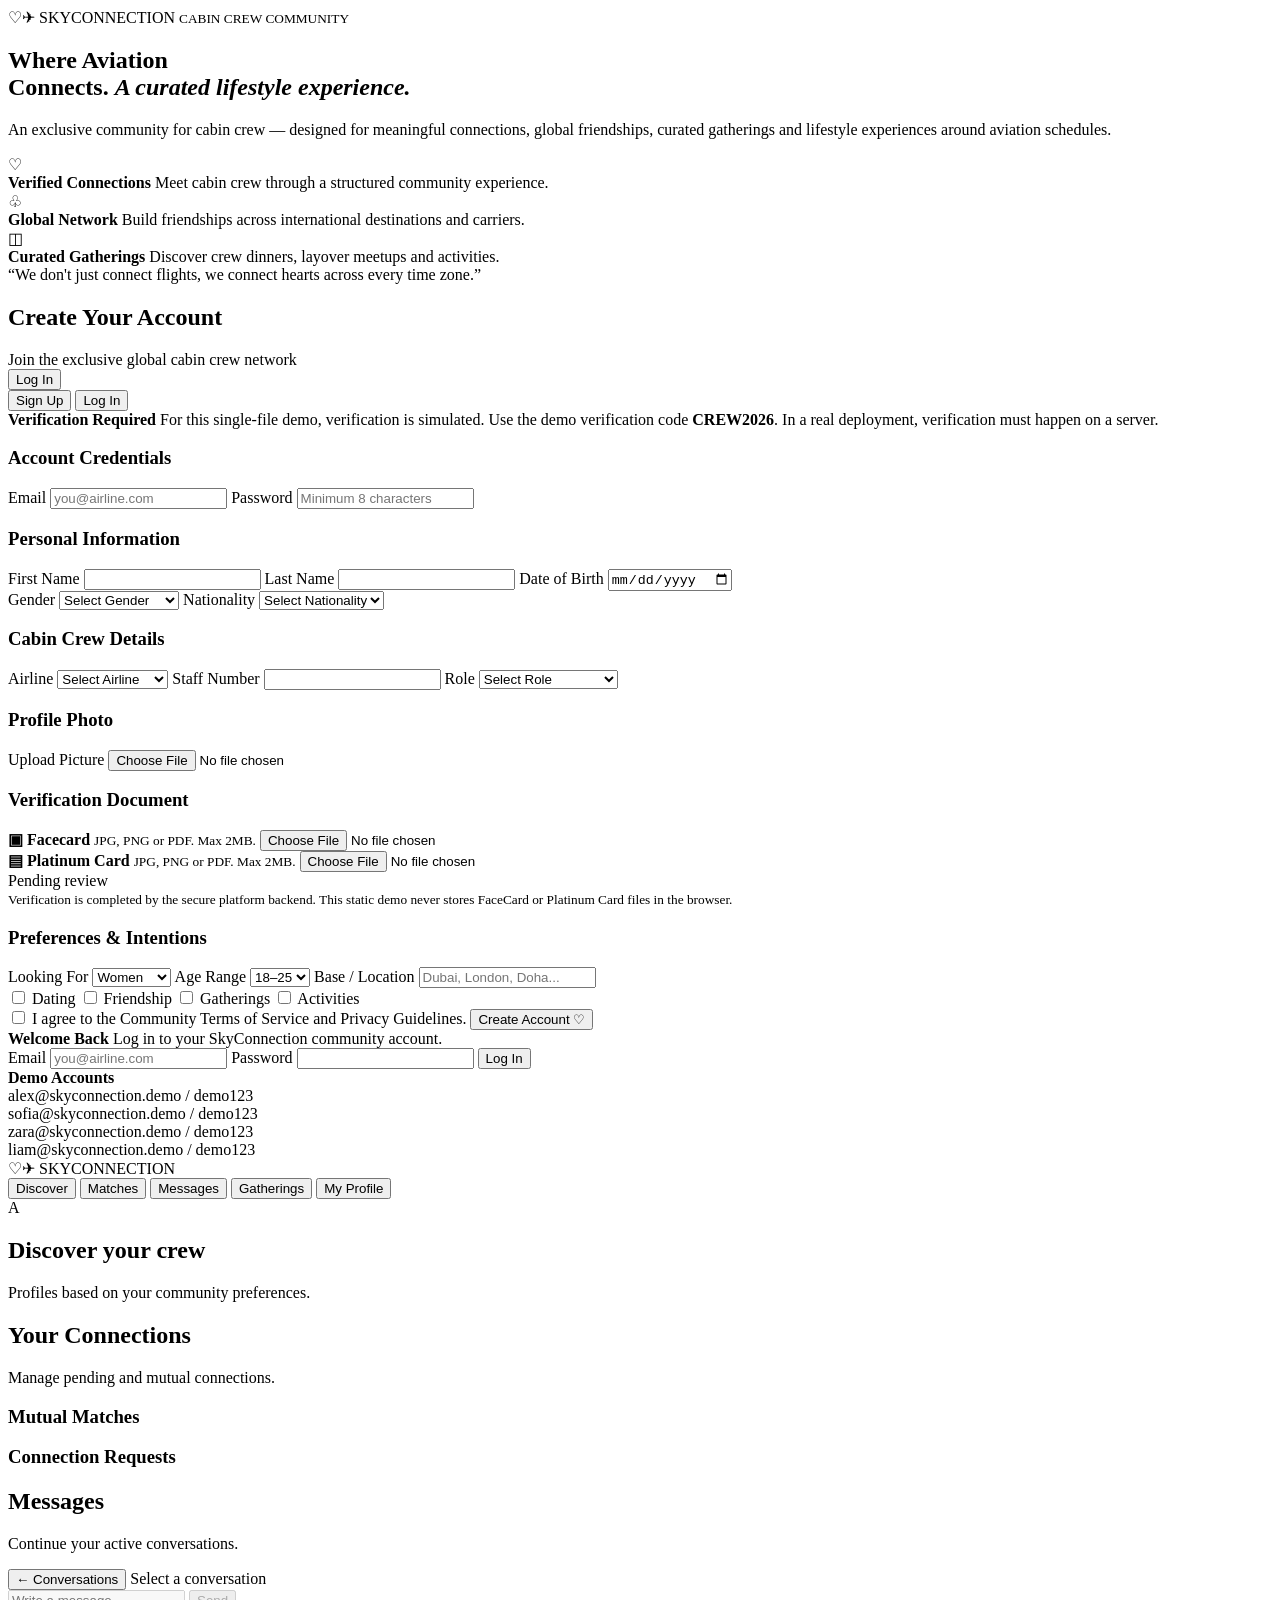
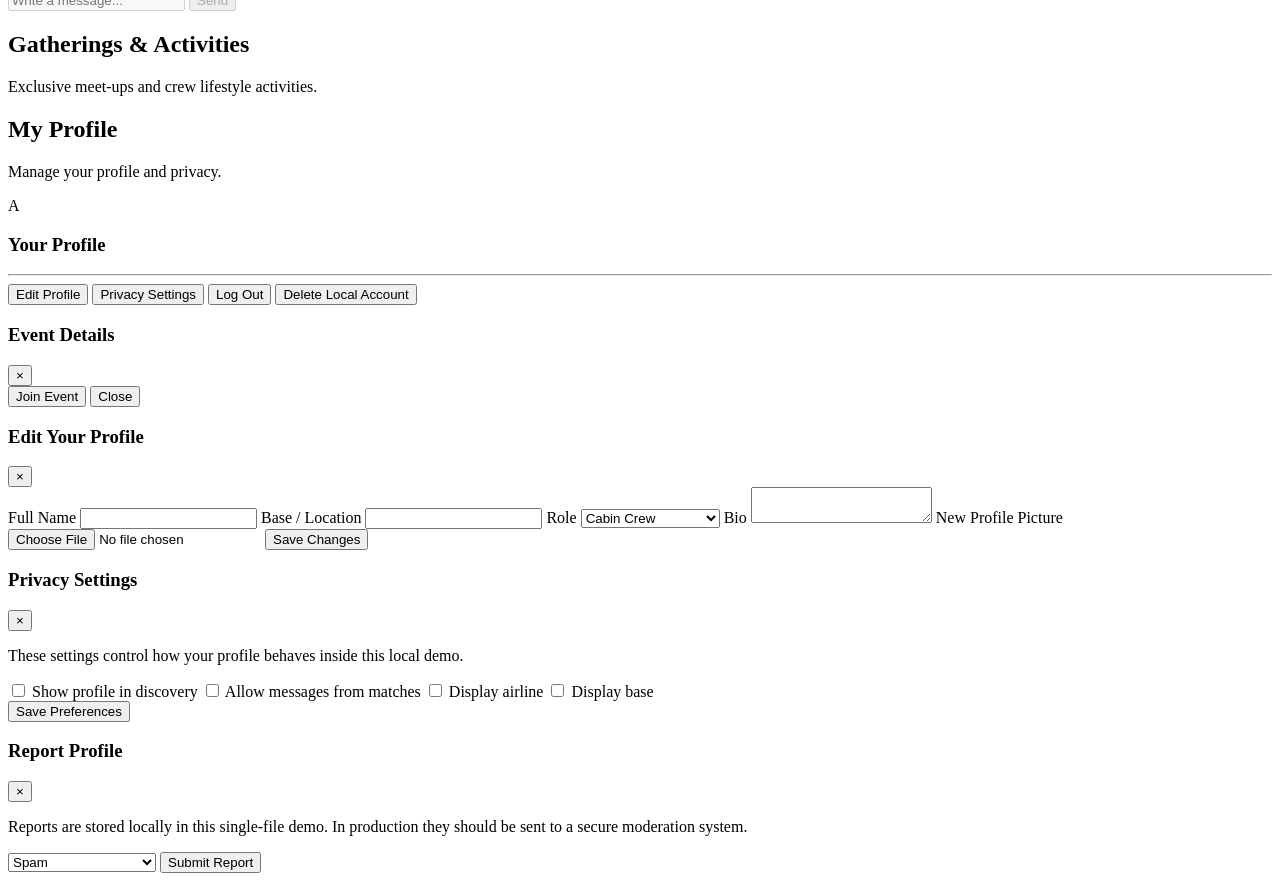
==== docs/index.html @ eec345c8 "Rename index.html to docs/index.html" ====
<!DOCTYPE html>
<html lang="en">
<head>
<meta charset="UTF-8">
<meta name="viewport" content="width=device-width,initial-scale=1,viewport-fit=cover">
<meta name="theme-color" content="#881337">
<meta http-equiv="Content-Security-Policy" content="default-src 'self'; base-uri 'self'; object-src 'none'; frame-ancestors 'none'; form-action 'self'; style-src 'self' https://fonts.googleapis.com; font-src 'self' https://fonts.gstatic.com; img-src 'self' https://images.unsplash.com data:; connect-src 'self'; script-src 'self'">
<title>SkyConnection — Cabin Crew Community</title>

<link rel="stylesheet" href="styles.css">
</head>

<body>

<div id="landing" class="landing">

<section class="hero">
<div>
<div class="brand">♡✈ SKYCONNECTION
<small>CABIN CREW COMMUNITY</small>
</div>

<h1>
Where Aviation<br>Connects.
<i>A curated lifestyle experience.</i>
</h1>

<p>
An exclusive community for cabin crew — designed for meaningful connections,
global friendships, curated gatherings and lifestyle experiences around aviation schedules.
</p>
</div>

<div class="features">
<div class="feature">
<div class="fi">♡</div>
<div><b>Verified Connections</b>
<span>Meet cabin crew through a structured community experience.</span></div>
</div>

<div class="feature">
<div class="fi">♧</div>
<div><b>Global Network</b>
<span>Build friendships across international destinations and carriers.</span></div>
</div>

<div class="feature">
<div class="fi">◫</div>
<div><b>Curated Gatherings</b>
<span>Discover crew dinners, layover meetups and activities.</span></div>
</div>
</div>

<div class="heroquote">
“We don't just connect flights, we connect hearts across every time zone.”
</div>
</section>

<section class="authWrap">
<div class="auth">

<div class="authHead">
<div>
<h2 class="title" id="authTitle">Create Your Account</h2>
<div class="sub" id="authSub">Join the exclusive global cabin crew network</div>
</div>
<button class="switch" id="switchBtn" type="button">Log In</button>
</div>

<div class="tabs">
<button class="tab active" id="signupTab" type="button">Sign Up</button>
<button class="tab" id="loginTab" type="button">Log In</button>
</div>

<div id="signupBox">

<div class="notice">
<b>Verification Required</b>
For this single-file demo, verification is simulated.
Use the demo verification code <strong>CREW2026</strong>.
In a real deployment, verification must happen on a server.
</div>

<form id="signupForm" novalidate>

<h3>Account Credentials</h3>

<div class="grid two">
<label class="field">
Email
<input required type="email" name="email" autocomplete="email" placeholder="you@airline.com">
</label>

<label class="field">
Password
<input required type="password" name="password" minlength="8" autocomplete="new-password" placeholder="Minimum 8 characters">
</label>
</div>

<h3>Personal Information</h3>

<div class="grid">
<label class="field">First Name
<input required name="first" maxlength="40" autocomplete="given-name">
</label>

<label class="field">Last Name
<input required name="last" maxlength="40" autocomplete="family-name">
</label>

<label class="field">Date of Birth
<input required type="date" name="dob">
</label>
</div>

<div class="grid two inline-style-1">
<label class="field">Gender
<select required name="gender">
<option value="">Select Gender</option>
<option>Woman</option>
<option>Man</option>
<option>Non-binary</option>
<option>Prefer not to say</option>
</select>
</label>

<label class="field">Nationality
<select required name="nationality">
<option value="">Select Nationality</option>
<option>American</option>
<option>Australian</option>
<option>British</option>
<option>Canadian</option>
<option>Emirati</option>
<option>French</option>
<option>German</option>
<option>Indian</option>
<option>Italian</option>
<option>Spanish</option>
<option>Other</option>
</select>
</label>
</div>

<h3>Cabin Crew Details</h3>

<div class="grid">
<label class="field">Airline
<select required name="airline">
<option value="">Select Airline</option>
<option>Emirates</option>
<option>Etihad Airways</option>
<option>Qatar Airways</option>
<option>flydubai</option>
<option>British Airways</option>
<option>Other</option>
</select>
</label>

<label class="field">Staff Number
<input required name="staff" maxlength="40">
</label>

<label class="field">Role
<select required name="role">
<option value="">Select Role</option>
<option>Cabin Crew</option>
<option>Senior Cabin Crew</option>
<option>Purser</option>
<option>Former Cabin Crew</option>
</select>
</label>
</div>

<h3>Profile Photo</h3>

<label class="field">
Upload Picture
<input type="file" id="signupPhoto" accept="image/jpeg,image/png,image/webp">
</label>

<h3>Verification Document</h3>

<div class="uploads">
<div class="upload">
<b>▣ Facecard</b>
<small>JPG, PNG or PDF. Max 2MB.</small>
<input type="file" id="facecard" accept=".jpg,.jpeg,.png,.pdf">
</div>

<div class="upload">
<b>▤ Platinum Card</b>
<small>JPG, PNG or PDF. Max 2MB.</small>
<input type="file" id="platinum" accept=".jpg,.jpeg,.png,.pdf">
</div>
</div>

<div class="code"><div id="verifyStatus" class="verified">Pending review</div><small class="verificationNote">Verification is completed by the secure platform backend. This static demo never stores FaceCard or Platinum Card files in the browser.</small></div>
</div>

<h3>Preferences & Intentions</h3>

<div class="grid">
<label class="field">Looking For
<select name="looking">
<option>Women</option>
<option>Men</option>
<option>Everyone</option>
</select>
</label>

<label class="field">Age Range
<select name="age">
<option>18–25</option>
<option>26–35</option>
<option>36–45</option>
<option>46+</option>
</select>
</label>

<label class="field">Base / Location
<input name="location" maxlength="80" placeholder="Dubai, London, Doha...">
</label>
</div>

<div class="checks">
<label><input type="checkbox" name="purpose" value="Dating"> Dating</label>
<label><input type="checkbox" name="purpose" value="Friendship"> Friendship</label>
<label><input type="checkbox" name="purpose" value="Gatherings"> Gatherings</label>
<label><input type="checkbox" name="purpose" value="Activities"> Activities</label>
</div>

<label class="inline-style-2">
<input required type="checkbox" class="inline-style-3">
<span>I agree to the Community Terms of Service and Privacy Guidelines.</span>
</label>

<button class="mainBtn" id="signupBtn" type="submit">Create Account ♡</button>
<div id="signupMsg" class="msg"></div>

</form>
</div>

<div id="loginBox" class="loginBox hidden">

<div class="notice">
<b>Welcome Back</b>
Log in to your SkyConnection community account.
</div>

<form id="loginForm" novalidate>

<label class="field">
Email
<input required id="loginEmail" type="email" autocomplete="email" placeholder="you@airline.com">
</label>

<label class="field inline-style-4">
Password
<input required id="loginPassword" type="password" autocomplete="current-password">
</label>

<button class="mainBtn" id="loginBtn" type="submit">Log In</button>
<div id="loginMsg" class="msg"></div>
</form>

<div class="demo">
<b>Demo Accounts</b><br>
alex@skyconnection.demo / demo123<br>
sofia@skyconnection.demo / demo123<br>
zara@skyconnection.demo / demo123<br>
liam@skyconnection.demo / demo123
</div>

</div>
</div>
</section>
</div>

<div id="dashboard" class="dashboard">

<nav class="dashNav">
<div class="dashBrand">♡✈ SKYCONNECTION</div>

<div class="navLinks" id="navLinks">
<button data-view="discover" class="active" type="button">Discover</button>
<button data-view="matches" type="button">Matches</button>
<button data-view="messages" type="button">Messages</button>
<button data-view="events" type="button">Gatherings</button>
<button data-view="profile" type="button">My Profile</button>
</div>

<div class="avatarMini" id="navAvatar" title="My Profile">A</div>
</nav>

<main class="content">

<section id="discover" class="view active">
<div class="welcome">
<div>
<h2>Discover your crew</h2>
<p>Profiles based on your community preferences.</p>
</div>
</div>
<div id="discoverArea" class="discoverContainer"></div>
</section>

<section id="matches" class="view">
<div class="welcome">
<div>
<h2>Your Connections</h2>
<p>Manage pending and mutual connections.</p>
</div>
</div>

<div class="cards2">
<div class="panel">
<h3>Mutual Matches</h3>
<div id="matchesList" class="matchList"></div>
</div>

<div class="panel">
<h3>Connection Requests</h3>
<div id="requestsList" class="matchList"></div>
</div>
</div>
</section>

<section id="messages" class="view">
<div class="welcome">
<div>
<h2>Messages</h2>
<p>Continue your active conversations.</p>
</div>
</div>

<div class="chat">
<div class="chatList" id="chatList"></div>

<div class="chatWindow" id="chatWindow">

<div class="chatHead">
<button class="smallBtn mobileBack" id="backChats" type="button">← Conversations</button>
<span id="chatHeadTitle">Select a conversation</span>
<div id="chatHeadAction"></div>
</div>

<div class="messages" id="messagesContainer"></div>

<div class="chatInput">
<input id="chatInput" maxlength="1000" placeholder="Write a message..." disabled>
<button id="sendBtn" type="button" disabled>Send</button>
</div>

</div>
</div>
</section>

<section id="events" class="view">
<div class="welcome">
<div>
<h2>Gatherings & Activities</h2>
<p>Exclusive meet-ups and crew lifestyle activities.</p>
</div>
</div>
<div id="eventsGrid" class="events"></div>
</section>

<section id="profile" class="view">
<div class="welcome">
<div>
<h2>My Profile</h2>
<p>Manage your profile and privacy.</p>
</div>
</div>

<div class="profilePanel">

<div class="profileHero" id="profileHero">A</div>

<div class="panel">
<h3 id="profileName" class="inline-style-5">Your Profile</h3>
<div id="profileDetails" class="inline-style-6"></div>

<hr class="inline-style-32">

<div class="settings">
<button class="mainBtn inline-style-7" data-action="edit-profile" type="button">Edit Profile</button>
<button class="mainBtn inline-style-8" data-action="privacy-settings" type="button">Privacy Settings</button>
<button class="danger" data-action="logout" type="button">Log Out</button>
<button class="danger" data-action="delete-account" type="button">Delete Local Account</button>
</div>
</div>

</div>
</section>

</main>
</div>

<!-- EVENT MODAL -->
<div id="eventModal" class="modal-overlay">
<div class="modal-content">
<div class="modal-header">
<h3 id="modalEventTitle">Event Details</h3>
<button class="close-modal" data-action="close-event" type="button">&times;</button>
</div>
<div id="modalEventBody" class="inline-style-9"></div>
<div class="inline-style-10">
<button id="modalJoinBtn" class="mainBtn inline-style-11" type="button">Join Event</button>
<button data-action="close-event" class="passBtn inline-style-12" type="button">Close</button>
</div>
</div>
</div>

<!-- EDIT MODAL -->
<div id="editModal" class="modal-overlay">
<div class="modal-content">
<div class="modal-header">
<h3>Edit Your Profile</h3>
<button class="close-modal" data-action="close-edit" type="button">&times;</button>
</div>

<form id="editForm" novalidate>

<label class="field">
Full Name
<input required id="editName" maxlength="80">
</label>

<label class="field inline-style-13">
Base / Location
<input required id="editLocation" maxlength="80">
</label>

<label class="field inline-style-14">
Role
<select id="editRole">
<option>Cabin Crew</option>
<option>Senior Cabin Crew</option>
<option>Purser</option>
<option>Former Cabin Crew</option>
</select>
</label>

<label class="field inline-style-15">
Bio
<textarea id="editBio" maxlength="500"></textarea>
</label>

<label class="field inline-style-16">
New Profile Picture
<input type="file" id="editPhoto" accept="image/jpeg,image/png,image/webp">
</label>

<button class="mainBtn" type="submit">Save Changes</button>
</form>
</div>
</div>

<!-- PRIVACY MODAL -->
<div id="privacyModal" class="modal-overlay">
<div class="modal-content">
<div class="modal-header">
<h3>Privacy Settings</h3>
<button class="close-modal" data-action="close-privacy" type="button">&times;</button>
</div>

<div class="inline-style-17">
<p>These settings control how your profile behaves inside this local demo.</p>

<div class="checks inline-style-18">

<label>
<input type="checkbox" id="privacyDiscover">
Show profile in discovery
</label>

<label>
<input type="checkbox" id="privacyMessages">
Allow messages from matches
</label>

<label>
<input type="checkbox" id="privacyAirline">
Display airline
</label>

<label>
<input type="checkbox" id="privacyBase">
Display base
</label>

</div>
</div>

<button class="mainBtn inline-style-19" data-action="save-privacy" type="button">Save Preferences</button>
</div>
</div>

<!-- REPORT MODAL -->
<div id="reportModal" class="modal-overlay">
<div class="modal-content">
<div class="modal-header">
<h3>Report Profile</h3>
<button class="close-modal" data-action="close-report" type="button">&times;</button>
</div>

<p class="inline-style-20">
Reports are stored locally in this single-file demo. In production they should be sent to a secure moderation system.
</p>

<select id="reportReason">
<option>Spam</option>
<option>Harassment</option>
<option>Impersonation</option>
<option>Inappropriate content</option>
<option>Safety concern</option>
<option>Other</option>
</select>

<button class="mainBtn inline-style-21" data-action="submit-report" type="button">Submit Report</button>
</div>
</div>

<div id="toast" class="toast"></div>

<script src="app.js" defer></script>
</body>
</html>
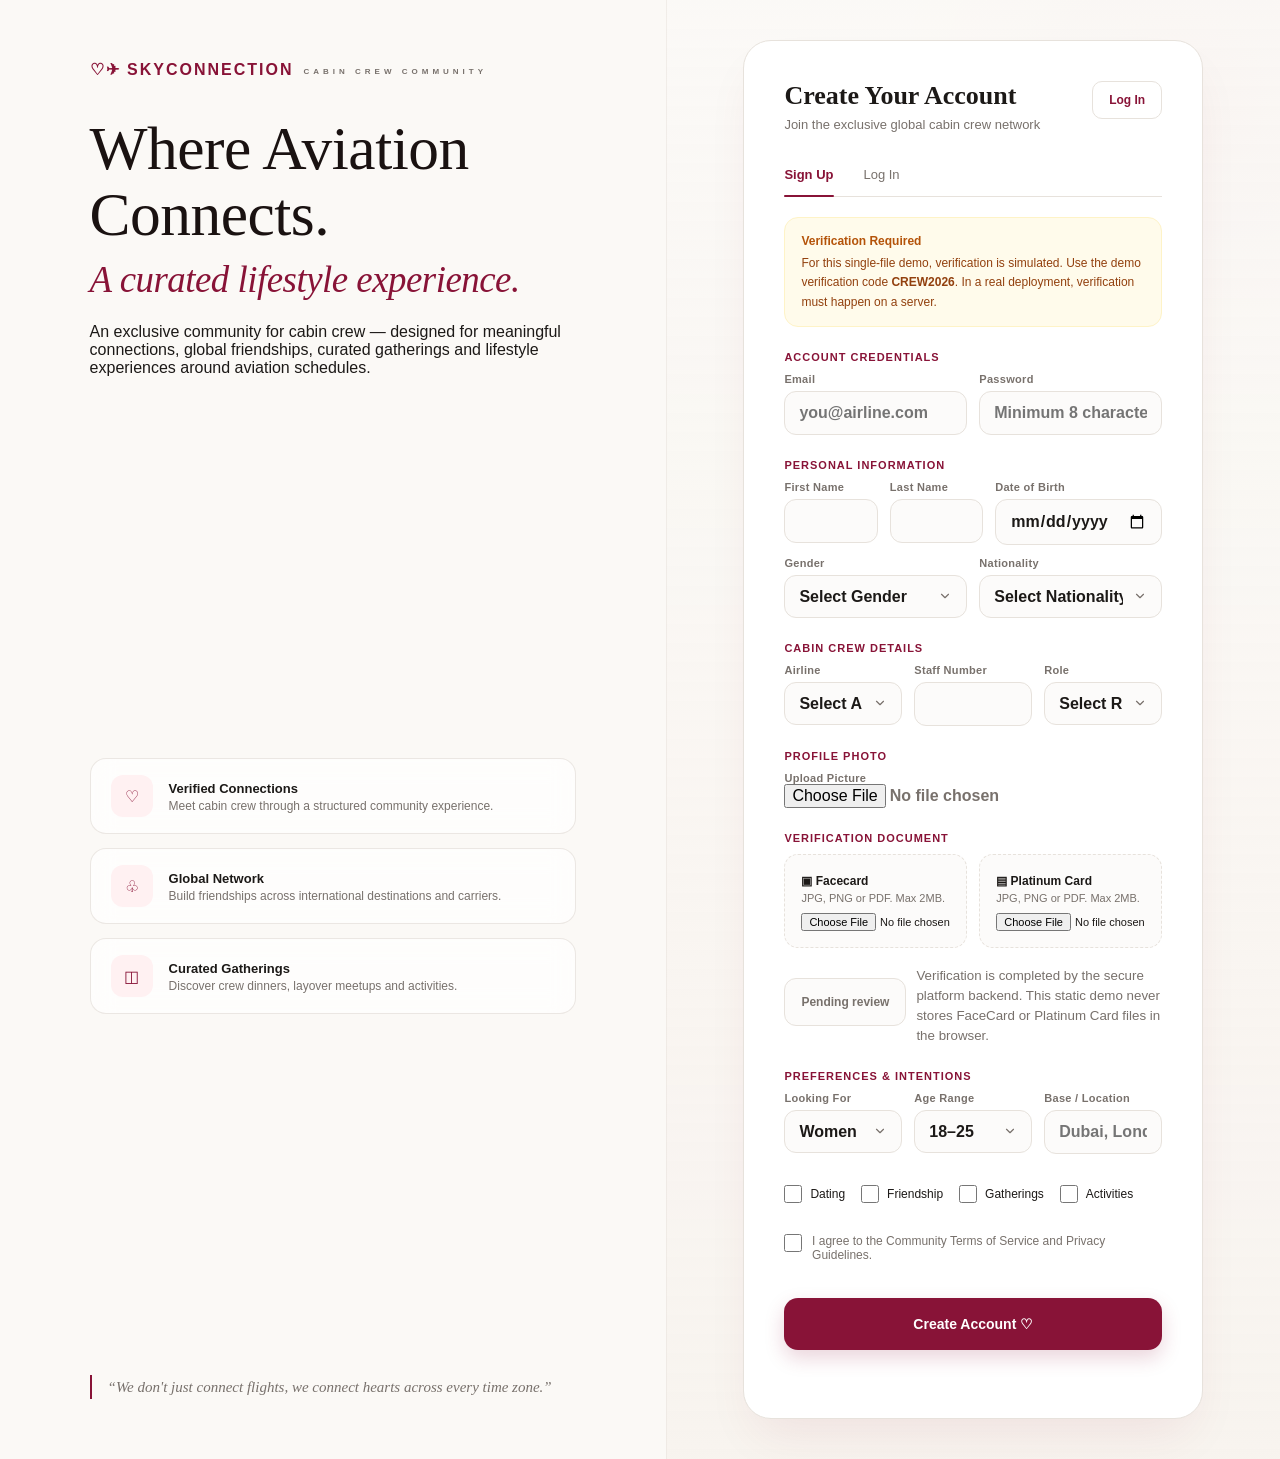
==== commit 5d8c02dd: "Add files via upload" ====
--- a/docs/index.html
+++ b/docs/index.html
@@ -527,4 +527,4 @@
 
 <script src="app.js" defer></script>
 </body>
-</html>
+</html>
--- a/docs/styles.css
+++ b/docs/styles.css
@@ -0,0 +1,412 @@
+@import url('https://fonts.googleapis.com/css2?family=Plus+Jakarta+Sans:wght@300;400;500;600;700&family=Playfair+Display:ital,wght@0,400;0,500;0,600;0,700;1,400;1,600&display=swap');
+
+:root{
+ --primary:#881337;--primary-hover:#4c0519;--accent:#b45309;
+ --bg-cream:#fbf9f6;--card-bg:#fff;--text-main:#1c1917;
+ --text-muted:#78716c;--border:#e7e2dc;--soft-pink:#fff1f2;
+ --green:#15803d;--red:#b91c1c;
+ --shadow-subtle:0 10px 30px -5px rgba(28,25,23,.04);
+ --shadow-elevated:0 25px 50px -12px rgba(136,19,55,.08);
+}
+
+*{box-sizing:border-box;-webkit-tap-highlight-color:transparent}
+html{touch-action:manipulation;scroll-behavior:smooth}
+body{
+ margin:0;background:var(--bg-cream);color:var(--text-main);
+ font-family:"Plus Jakarta Sans",sans-serif;-webkit-font-smoothing:antialiased;
+ padding-top:env(safe-area-inset-top);padding-bottom:env(safe-area-inset-bottom)
+}
+button,input,select,textarea{font:inherit}
+button{cursor:pointer;transition:all .2s ease;min-height:48px;min-width:48px}
+button:disabled{opacity:.55;cursor:not-allowed;transform:none!important}
+input,select,textarea{font-size:16px}
+.hidden{display:none!important}
+.app{min-height:100vh}
+
+.landing{
+ min-height:100vh;display:grid;grid-template-columns:52% 48%;
+ background:#fbf9f6;position:relative;overflow-x:hidden
+}
+.landing:before{
+ content:"";position:absolute;top:-200px;right:-200px;width:600px;height:600px;
+ background:radial-gradient(circle,rgba(136,19,55,.03),transparent 70%);
+ pointer-events:none
+}
+.hero{
+ padding:60px 7vw;position:relative;z-index:1;display:flex;
+ flex-direction:column;justify-content:space-between
+}
+.brand{
+ color:var(--primary);font-weight:700;font-size:16px;letter-spacing:2px;
+ display:flex;align-items:center;gap:10px
+}
+.brand small{
+ display:block;color:var(--text-muted);font-size:8px;letter-spacing:4px;
+ font-weight:600;margin-top:3px
+}
+.hero h1{
+ font:500 clamp(42px,4.8vw,68px)/1.08 "Playfair Display",serif;
+ color:#1a1211;margin:36px 0 24px;letter-spacing:-.5px
+}
+.hero h1 i{
+ display:block;color:var(--primary);font-size:.6em;font-style:italic;
+ margin-top:12px;font-weight:400
+}
+.hero>p{max-width:460px;font-size:15px;line-height:1.8;color:var(--text-muted);font-weight:300}
+.features{margin-top:40px;display:grid;gap:14px}
+.feature{
+ display:flex;gap:16px;align-items:center;background:rgba(255,255,255,.7);
+ padding:16px 20px;border-radius:16px;border:1px solid rgba(231,226,220,.8);
+ backdrop-filter:blur(12px)
+}
+.feature:hover{transform:translateY(-2px);box-shadow:0 10px 25px -5px rgba(28,25,23,.04)}
+.fi{
+ width:42px;height:42px;border-radius:12px;background:var(--soft-pink);
+ display:grid;place-items:center;color:var(--primary);font-size:16px;flex-shrink:0
+}
+.feature b{font-size:13px;font-weight:600}
+.feature span{display:block;color:var(--text-muted);font-size:12px;margin-top:2px;font-weight:300}
+.heroquote{
+ font:italic 15px/1.6 "Playfair Display",serif;color:var(--text-muted);
+ border-left:2px solid var(--primary);padding-left:16px;margin-top:36px
+}
+
+.authWrap{
+ padding:40px 6vw;display:flex;align-items:center;justify-content:center;
+ position:relative;z-index:1;background:linear-gradient(180deg,rgba(251,249,246,.5),rgba(247,242,237,.8));
+ border-left:1px solid rgba(231,226,220,.5)
+}
+.auth{
+ width:min(580px,100%);background:#fff;border:1px solid var(--border);
+ border-radius:28px;padding:40px;box-shadow:var(--shadow-elevated)
+}
+.authHead{display:flex;justify-content:space-between;align-items:flex-start;gap:20px}
+.title{font:600 26px "Playfair Display",serif;margin:0}
+.sub{font-size:13px;color:var(--text-muted);margin-top:6px;font-weight:300}
+.switch{
+ border:1px solid var(--border);background:#fff;color:var(--primary);
+ padding:8px 16px;border-radius:10px;font-weight:600;font-size:12px;min-height:38px
+}
+.switch:hover{background:var(--soft-pink)}
+.notice{
+ background:#fffbeb;border:1px solid #fef3c7;color:#92400e;padding:14px 16px;
+ border-radius:14px;font-size:12px;margin:20px 0;line-height:1.6
+}
+.notice b{display:block;color:#b45309;margin-bottom:3px}
+.tabs{display:flex;border-bottom:1px solid var(--border);margin:24px 0 20px;gap:24px}
+.tab{
+ border:0;background:none;padding:10px 0 14px;color:var(--text-muted);
+ font-weight:500;font-size:13px;min-height:40px;position:relative
+}
+.tab.active{color:var(--primary);font-weight:600}
+.tab.active:after{
+ content:"";position:absolute;bottom:-1px;left:0;width:100%;height:2px;
+ background:var(--primary);border-radius:2px
+}
+.grid{display:grid;grid-template-columns:repeat(3,1fr);gap:12px}
+.two{grid-template-columns:1fr 1fr}
+h3{
+ font-size:11px;text-transform:uppercase;letter-spacing:1px;color:var(--primary);
+ margin:24px 0 10px;font-weight:700
+}
+label.field{display:block;font-size:11px;font-weight:600;color:var(--text-muted);letter-spacing:.3px}
+input:not([type=checkbox]):not([type=file]),select,textarea{
+ width:100%;border:1px solid var(--border);border-radius:12px;background:#fcfbfa;
+ padding:12px 14px;margin-top:6px;outline:none;color:var(--text-main);
+ transition:.2s;-webkit-appearance:none;appearance:none
+}
+textarea{resize:vertical;min-height:100px}
+select{
+ background-image:url("data:image/svg+xml;charset=UTF-8,%3csvg xmlns='http://www.w3.org/2000/svg' viewBox='0 0 24 24' fill='none' stroke='%2378716c' stroke-width='2' stroke-linecap='round' stroke-linejoin='round'%3e%3cpolyline points='6 9 12 15 18 9'%3e%3c/polyline%3e%3c/svg%3e");
+ background-repeat:no-repeat;background-position:right 14px center;background-size:14px;padding-right:38px
+}
+input:focus,select:focus,textarea:focus{
+ border-color:var(--primary);background:#fff;box-shadow:0 0 0 4px rgba(136,19,55,.06)
+}
+.uploads{display:grid;grid-template-columns:1fr 1fr;gap:12px}
+.upload{
+ border:1px dashed var(--border);border-radius:14px;padding:16px;background:#fcfbfa
+}
+.upload b{font-size:12px}.upload small{display:block;color:var(--text-muted);margin:3px 0 8px;font-size:11px}
+.upload input{width:100%;font-size:11px}
+.code{display:grid;grid-template-columns:1fr auto;gap:10px;margin-top:10px;align-items:center}
+.verified{
+ padding:0 16px;height:48px;border-radius:12px;border:1px solid var(--border);
+ background:#fcfbfa;color:var(--text-muted);font-size:12px;font-weight:600;
+ display:grid;place-items:center;white-space:nowrap
+}
+.verified.good{background:#f0fdf4;color:var(--green);border-color:#bbf7d0}
+.checks{display:flex;gap:16px;flex-wrap:wrap;margin:20px 0}
+.checks label{
+ font-size:12px;color:var(--text-main);display:flex;align-items:center;gap:8px;
+ cursor:pointer;min-height:40px
+}
+.checks input{width:18px;height:18px;margin:0;accent-color:var(--primary)}
+.mainBtn{
+ width:100%;border:0;background:var(--primary);color:#fff;padding:14px;
+ border-radius:14px;font-weight:600;margin-top:20px;box-shadow:0 8px 20px rgba(136,19,55,.18);
+ min-height:52px;font-size:14px
+}
+.mainBtn:hover{background:var(--primary-hover);transform:translateY(-1px)}
+.msg{text-align:center;font-size:12px;min-height:18px;margin-top:10px;font-weight:500}
+.err{color:var(--red)}.ok{color:var(--green)}
+.loginBox{max-width:420px;margin:20px auto}
+.demo{
+ background:#fcfbfa;border:1px solid var(--border);padding:16px;border-radius:14px;
+ font-size:11px;margin-top:20px;color:var(--text-muted);line-height:1.7
+}
+.demo b{color:var(--primary)}
+
+.dashboard{display:none;min-height:100vh;background:var(--bg-cream)}
+.dashNav{
+ min-height:76px;background:rgba(255,255,255,.9);backdrop-filter:blur(16px);
+ border-bottom:1px solid var(--border);display:flex;align-items:center;padding:0 5vw;
+ gap:24px;position:sticky;top:0;z-index:20
+}
+.dashBrand{color:var(--primary);font-weight:800;font-size:17px;letter-spacing:1px;white-space:nowrap}
+.navLinks{display:flex;gap:8px;flex:1;overflow-x:auto;scrollbar-width:none}
+.navLinks::-webkit-scrollbar{display:none}
+.navLinks button{
+ border:0;background:none;color:var(--text-muted);padding:10px 16px;border-radius:12px;
+ font-size:12px;font-weight:600;white-space:nowrap;min-height:44px
+}
+.navLinks button.active,.navLinks button:hover{background:var(--soft-pink);color:var(--primary)}
+.avatarMini{
+ width:42px;height:42px;border-radius:50%;background:#e7e2dc;overflow:hidden;
+ display:grid;place-items:center;font-weight:700;color:var(--primary);
+ border:2px solid #fff;box-shadow:var(--shadow-subtle);flex-shrink:0;cursor:pointer
+}
+.avatarMini img{width:100%;height:100%;object-fit:cover}
+.content{max-width:1240px;margin:auto;padding:44px 24px calc(44px + env(safe-area-inset-bottom))}
+.view{display:none}.view.active{display:block}
+.welcome{display:flex;justify-content:space-between;align-items:flex-end;margin-bottom:32px}
+.welcome h2{font:600 32px/1.2 "Playfair Display",serif;margin:0;letter-spacing:-.5px}
+.welcome p{color:var(--text-muted);font-size:13px;margin:6px 0 0;font-weight:300}
+
+.discoverContainer{display:flex;justify-content:center;align-items:center;min-height:540px}
+.tinderCard{
+ width:min(420px,100%);background:#fff;border:1px solid var(--border);
+ border-radius:28px;overflow:hidden;box-shadow:var(--shadow-elevated)
+}
+.tinderPhoto{
+ height:390px;display:grid;place-items:end start;padding:24px;
+ background:linear-gradient(145deg,#e7e2dc,#d6cdc4);position:relative
+}
+.tinderPhoto img{position:absolute;inset:0;width:100%;height:100%;object-fit:cover}
+.online{
+ position:absolute;top:18px;right:18px;background:rgba(255,255,255,.92);
+ padding:6px 14px;border-radius:20px;font-size:11px;color:var(--green);
+ font-weight:700;z-index:2
+}
+.tinderBody{padding:24px}
+.tinderBody h3{
+ margin:0 0 6px;color:var(--text-main);font-size:22px;font-weight:700;
+ letter-spacing:-.3px;font-family:"Playfair Display",serif;text-transform:none
+}
+.tinderMeta{font-size:12px;color:var(--text-muted);line-height:1.6;margin-bottom:14px}
+.chips{display:flex;gap:6px;flex-wrap:wrap;margin-bottom:16px}
+.chip{font-size:11px;font-weight:500;padding:6px 12px;background:var(--soft-pink);color:var(--primary);border-radius:20px}
+.tinderActions{display:flex;gap:12px}
+.tinderActions button{flex:1;border:0;border-radius:14px;padding:14px;font-size:13px;font-weight:600;min-height:52px}
+.passBtn{background:#f5f3f0;color:var(--text-muted);border:1px solid var(--border)}
+.passBtn:hover{background:#e7e2dc;color:var(--text-main)}
+.likeBtn{background:var(--primary);color:#fff}
+.likeBtn:hover{background:var(--primary-hover)}
+.emptyDeck{
+ background:#fff;border:1px dashed var(--border);padding:60px 24px;text-align:center;
+ border-radius:28px;color:var(--text-muted);font-size:14px;width:min(420px,100%);
+ margin:auto;box-shadow:var(--shadow-subtle)
+}
+.emptyDeck h3{font-family:"Playfair Display",serif;font-size:20px;color:var(--text-main);margin-bottom:10px}
+
+.cards2{display:grid;grid-template-columns:1fr 1fr;gap:24px}
+.panel{
+ background:#fff;border:1px solid var(--border);border-radius:24px;padding:28px;
+ box-shadow:var(--shadow-subtle)
+}
+.panel h3{
+ margin:0 0 18px;font-size:15px;color:var(--text-main);
+ font-family:"Playfair Display",serif;text-transform:none;letter-spacing:0
+}
+.matchList{display:grid;gap:12px}
+.match{
+ display:flex;align-items:center;justify-content:space-between;gap:12px;
+ padding:12px;background:#fcfbfa;border-radius:16px;border:1px solid var(--border)
+}
+.match-info{display:flex;align-items:center;gap:14px;min-width:0}
+.mavatar{
+ width:48px;height:48px;border-radius:50%;background:#e7e2dc;overflow:hidden;
+ display:grid;place-items:center;color:var(--primary);font-weight:700;flex-shrink:0
+}
+.mavatar img{width:100%;height:100%;object-fit:cover}
+.match b{font-size:13px}.match small{display:block;color:var(--text-muted);font-size:11px}
+.actions{display:flex;gap:8px;flex-wrap:wrap;justify-content:flex-end}
+.smallBtn{
+ border:1px solid var(--border);background:#fff;color:var(--primary);
+ padding:7px 12px;border-radius:10px;font-size:11px;font-weight:600;min-height:38px
+}
+.smallBtn:hover{background:var(--soft-pink)}
+.dangerBtn{color:var(--red);border-color:#fecaca}
+.events{display:grid;grid-template-columns:repeat(3,1fr);gap:24px}
+.event{
+ background:#fff;border:1px solid var(--border);border-radius:24px;padding:24px;
+ box-shadow:var(--shadow-subtle);display:flex;flex-direction:column;justify-content:space-between
+}
+.date{color:var(--primary);font-weight:700;font-size:11px;letter-spacing:1.5px;text-transform:uppercase}
+.event h3{
+ color:var(--text-main);margin:10px 0;font-size:17px;font-family:"Playfair Display",serif;
+ text-transform:none;letter-spacing:0
+}
+.event p{font-size:13px;color:var(--text-muted);line-height:1.7;margin-bottom:20px}
+.eventStatus{font-size:11px;color:var(--green);font-weight:700;margin-bottom:12px}
+
+.chat{
+ display:grid;grid-template-columns:320px 1fr;height:640px;background:#fff;
+ border:1px solid var(--border);border-radius:24px;overflow:hidden;box-shadow:var(--shadow-subtle)
+}
+.chatList{border-right:1px solid var(--border);padding:18px;overflow-y:auto;background:#fcfbfa}
+.chatContact{
+ display:flex;align-items:center;gap:12px;padding:12px;border-radius:12px;
+ cursor:pointer;margin-bottom:6px
+}
+.chatContact:hover,.chatContact.active{background:var(--soft-pink)}
+.chatWindow{display:flex;flex-direction:column;min-width:0}
+.chatHead{
+ padding:20px 24px;border-bottom:1px solid var(--border);font-weight:700;
+ font-size:15px;background:#fff;display:flex;align-items:center;justify-content:space-between
+}
+.messages{
+ flex:1;padding:24px;overflow-y:auto;display:flex;flex-direction:column;
+ gap:14px;background:#fcfbfa
+}
+.bubble{
+ padding:10px 16px;border-radius:14px;font-size:13px;max-width:min(70%,500px);
+ border:1px solid var(--border);word-break:break-word
+}
+.bubble.me{background:var(--primary);color:#fff}
+.bubbleTime{display:block;font-size:9px;opacity:.65;margin-top:4px}
+.chatInput{
+ display:flex;gap:12px;padding:18px 24px;border-top:1px solid var(--border);background:#fff
+}
+.chatInput input{margin:0}
+.chatInput button{
+ border:0;background:var(--primary);color:#fff;border-radius:12px;padding:0 24px;
+ font-weight:600;font-size:12px;min-height:48px
+}
+.mobileBack{display:none}
+
+.profilePanel{display:grid;grid-template-columns:300px 1fr;gap:28px}
+.profileHero{
+ background:linear-gradient(135deg,#e7e2dc,#d6cdc4);height:360px;border-radius:24px;
+ overflow:hidden;display:grid;place-items:center;color:var(--primary);
+ font:700 70px "Playfair Display";border:1px solid var(--border)
+}
+.profileHero img{width:100%;height:100%;object-fit:cover}
+.settings{display:grid;gap:12px}
+.danger{
+ background:var(--soft-pink);border:1px solid #fecaca;color:var(--red);
+ padding:14px;border-radius:14px;font-size:12px;font-weight:600;text-align:left;
+ min-height:48px;cursor:pointer
+}
+.danger:hover{background:var(--red);color:#fff}
+
+.modal-overlay{
+ position:fixed;inset:0;background:rgba(28,25,23,.45);backdrop-filter:blur(6px);
+ display:grid;place-items:center;z-index:100;opacity:0;pointer-events:none;
+ transition:opacity .2s;padding:20px
+}
+.modal-overlay.show{opacity:1;pointer-events:auto}
+.modal-content{
+ background:#fff;width:min(520px,100%);padding:36px;border-radius:28px;
+ border:1px solid var(--border);box-shadow:var(--shadow-elevated);
+ max-height:90dvh;overflow-y:auto
+}
+.modal-header{display:flex;justify-content:space-between;align-items:center;margin-bottom:24px}
+.modal-header h3{
+ margin:0;font-size:22px;font-family:"Playfair Display",serif;color:var(--text-main);
+ text-transform:none;letter-spacing:-.3px
+}
+.close-modal{
+ background:none;border:none;font-size:24px;color:var(--text-muted);
+ cursor:pointer;min-height:44px;min-width:44px;display:grid;place-items:center;border-radius:50%
+}
+.close-modal:hover{background:#f5f3f0;color:var(--text-main)}
+
+.toast{
+ position:fixed;right:24px;bottom:24px;background:var(--text-main);color:#fff;
+ padding:16px 24px;border-radius:14px;font-size:13px;font-weight:500;
+ opacity:0;transform:translateY(12px);transition:.25s;z-index:999;max-width:min(420px,calc(100vw - 32px))
+}
+.toast.show{opacity:1;transform:none}
+
+.notice.success{background:#f0fdf4;border-color:#bbf7d0;color:#166534}
+.notice.error{background:#fef2f2;border-color:#fecaca;color:#991b1b}
+
+@media(max-width:1024px){
+ .landing{grid-template-columns:1fr}
+ .hero{min-height:auto;padding:50px 6vw}
+ .authWrap{border-left:0;border-top:1px solid rgba(231,226,220,.8)}
+ .events{grid-template-columns:1fr 1fr}
+ .profilePanel{grid-template-columns:1fr}
+}
+@media(max-width:650px){
+ .grid,.two,.uploads{grid-template-columns:1fr}
+ .events,.cards2{grid-template-columns:1fr}
+ .hero{padding:32px 20px}
+ .hero h1{margin-top:28px}
+ .authWrap{padding:24px 16px}
+ .auth{padding:24px;border-radius:22px}
+ .authHead{gap:10px}
+ .switch{padding:7px 10px}
+ .dashNav{gap:10px;padding:0 12px;min-height:64px}
+ .dashBrand{font-size:13px}
+ .navLinks{order:3;position:absolute;left:0;right:0;top:64px;background:#fff;border-bottom:1px solid var(--border);padding:4px 8px}
+ .dashNav{margin-bottom:48px}
+ .content{padding:24px 16px}
+ .welcome h2{font-size:27px}
+ .chat{grid-template-columns:1fr;height:calc(100dvh - 170px);min-height:450px}
+ .chatList{display:none}
+ .chatWindow.mobile-list{display:none}
+ .mobileBack{display:inline-flex!important}
+ .bubble{max-width:84%}
+ .chatInput{padding:12px}
+ .chatInput button{padding:0 16px}
+ .profileHero{height:300px}
+ .tinderPhoto{height:330px}
+ .modal-content{padding:24px}
+ .toast{right:16px;bottom:16px}
+}
+/* Extracted inline styles for a strict CSP. */
+.inline-style-1{margin-top:12px}
+.inline-style-2{font-size:12px;color:var(--text-muted);display:flex;align-items:flex-start;gap:10px;min-height:44px}
+.inline-style-3{width:18px;height:18px;margin:0;accent-color:var(--primary)}
+.inline-style-4{display:block;margin-top:14px}
+.inline-style-5{font-size:20px;margin-bottom:12px}
+.inline-style-6{font-size:13px;line-height:1.9;color:var(--text-muted)}
+.inline-style-7{margin-top:0}
+.inline-style-8{margin-top:0;background:var(--accent)}
+.inline-style-9{font-size:13px;color:var(--text-muted);line-height:1.8}
+.inline-style-10{margin-top:28px;display:flex;gap:12px}
+.inline-style-11{margin-top:0}
+.inline-style-12{border-radius:14px;padding:14px;font-weight:600}
+.inline-style-13{margin-top:14px}
+.inline-style-14{margin-top:14px}
+.inline-style-15{margin-top:14px}
+.inline-style-16{margin-top:14px}
+.inline-style-17{font-size:13px;color:var(--text-muted);line-height:1.8}
+.inline-style-18{flex-direction:column;gap:12px;margin:20px 0}
+.inline-style-19{margin-top:0}
+.inline-style-20{font-size:13px;color:var(--text-muted);line-height:1.7}
+.inline-style-21{margin-top:16px}
+.inline-style-22{font-size:13px;color:var(--text-muted);margin:0 0 16px;line-height:1.6}
+.inline-style-23{font-size:12px;color:var(--text-muted)}
+.inline-style-24{font-size:12px;color:var(--text-muted)}
+.inline-style-25{font-size:12px;color:var(--text-muted);padding:12px}
+.inline-style-26{min-width:0;flex:1}
+.inline-style-27{font-size:13px;display:block}
+.inline-style-28{color:var(--text-muted);font-size:11px}
+.inline-style-29{font-size:12px;font-weight:600;color:var(--primary);margin-bottom:8px}
+.inline-style-30{width:100%}
+.inline-style-31{padding:40px;font-family:system-ui}
+.inline-style-32{border:0;border-top:1px solid var(--border);margin:24px 0}
+.verificationNote{display:block;margin-top:8px;color:var(--text-muted);line-height:1.5}
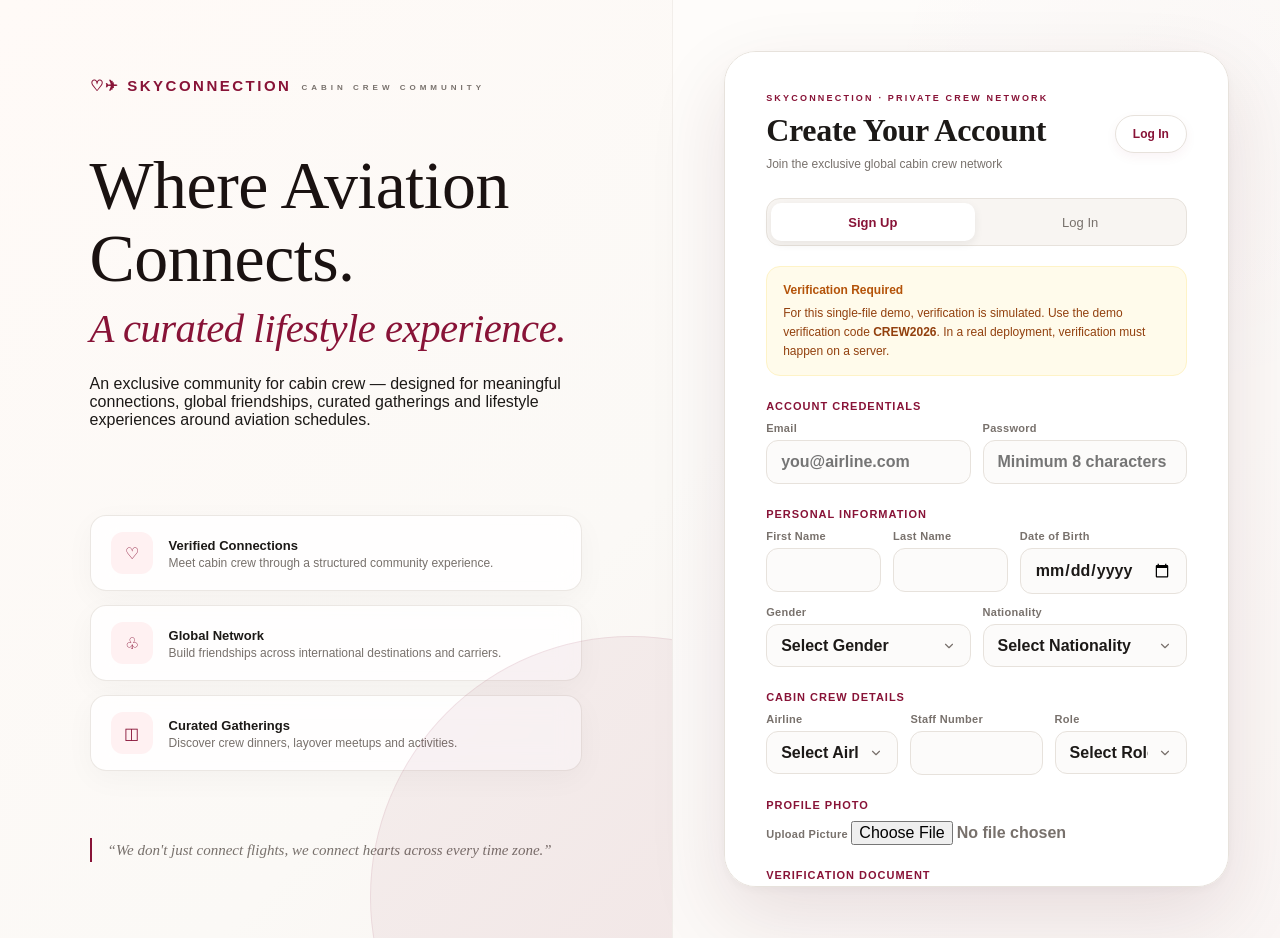
==== commit 3a7c2117: "Add files via upload" ====
--- a/docs/index.html
+++ b/docs/index.html
@@ -60,7 +60,8 @@
 <div class="auth">
 
 <div class="authHead">
-<div>
+<div class="authIntro">
+<div class="authEyebrow">SKYCONNECTION · PRIVATE CREW NETWORK</div>
 <h2 class="title" id="authTitle">Create Your Account</h2>
 <div class="sub" id="authSub">Join the exclusive global cabin crew network</div>
 </div>
--- a/docs/styles.css
+++ b/docs/styles.css
@@ -246,7 +246,9 @@
  padding:7px 12px;border-radius:10px;font-size:11px;font-weight:600;min-height:38px
 }
 .smallBtn:hover{background:var(--soft-pink)}
-.dangerBtn{color:var(--red);border-color:#fecaca}
+.dangerBtn{color:var(--red);border-color:#fecaca;background:#fff}
+.dangerBtn:hover{background:#fff1f2}
+@media (max-width:650px){.match{align-items:flex-start}.match .actions{width:100%;justify-content:flex-start}.match .actions .smallBtn{flex:1;min-width:100px}.match-info{flex:1}.match{flex-wrap:wrap}}
 .events{display:grid;grid-template-columns:repeat(3,1fr);gap:24px}
 .event{
  background:#fff;border:1px solid var(--border);border-radius:24px;padding:24px;
@@ -410,3 +412,184 @@
 .inline-style-31{padding:40px;font-family:system-ui}
 .inline-style-32{border:0;border-top:1px solid var(--border);margin:24px 0}
 .verificationNote{display:block;margin-top:8px;color:var(--text-muted);line-height:1.5}
+
+/* FINAL RESPONSIVE AUTH / LOGIN FIX */
+.authWrap{min-width:0;width:100%;}
+.auth{max-width:620px;min-width:0;overflow:hidden;}
+.authHead>div{min-width:0;}
+.title,.sub{overflow-wrap:anywhere;}
+.loginBox{width:100%;max-width:440px;}
+.loginBox .notice{margin-top:18px;}
+.loginBox form{width:100%;}
+
+@media (min-width:1025px){
+  .landing{min-height:100dvh;}
+  .hero,.authWrap{min-height:100dvh;}
+  .authWrap{padding:32px clamp(28px,4vw,64px);}
+  .auth{max-height:calc(100dvh - 64px);overflow-y:auto;scrollbar-width:thin;}
+}
+
+@media (max-width:1024px){
+  .landing{display:flex;flex-direction:column;min-height:100dvh;}
+  .hero{padding:42px 6vw 34px;}
+  .hero h1{font-size:clamp(40px,7vw,58px);margin:24px 0 18px;}
+  .features{margin-top:28px;}
+  .heroquote{margin-top:28px;}
+  .authWrap{padding:32px 6vw 48px;}
+  .auth{width:min(680px,100%);max-width:680px;}
+}
+
+@media (max-width:650px){
+  html,body{width:100%;min-width:0;overflow-x:hidden;}
+  .landing{width:100%;overflow-x:hidden;}
+  .hero{padding:24px 16px 22px;}
+  .brand{font-size:14px;letter-spacing:1.5px;}
+  .hero h1{font-size:clamp(36px,12vw,48px);line-height:1.04;margin:20px 0 14px;letter-spacing:-.7px;}
+  .hero h1 i{font-size:.58em;margin-top:8px;}
+  .hero>p{font-size:13px;line-height:1.65;max-width:none;}
+  .features{margin-top:22px;gap:9px;}
+  .feature{padding:12px 13px;gap:11px;border-radius:13px;}
+  .fi{width:36px;height:36px;border-radius:10px;}
+  .feature b{font-size:12px;}
+  .feature span{font-size:10.5px;line-height:1.4;}
+  .heroquote{font-size:13px;margin-top:20px;padding-left:12px;}
+
+  .authWrap{padding:16px 10px 30px;border-top:1px solid rgba(231,226,220,.8);align-items:flex-start;}
+  .auth{width:100%;max-width:none;border-radius:18px;padding:18px 15px;box-shadow:0 15px 35px rgba(136,19,55,.07);}
+  .authHead{display:block;position:relative;padding-right:0;}
+  .authHead>div{padding-right:0;}
+  .title{font-size:23px;line-height:1.15;padding-right:70px;}
+  .sub{font-size:11.5px;line-height:1.5;padding-right:10px;}
+  .switch{position:absolute;right:0;top:0;padding:7px 9px;min-width:58px;min-height:36px;font-size:11px;}
+  .tabs{margin:18px 0 16px;gap:18px;}
+  .tab{font-size:12px;padding:8px 0 11px;min-height:36px;}
+  .notice{font-size:11px;padding:11px 12px;margin:14px 0;line-height:1.5;}
+  h3{font-size:10px;margin:18px 0 8px;}
+  label.field{font-size:10.5px;}
+  input:not([type=checkbox]):not([type=file]),select,textarea{padding:11px 12px;border-radius:11px;margin-top:5px;}
+  .loginBox{max-width:none;margin:12px auto 0;}
+  .loginBox .notice{margin:12px 0 16px;}
+  .loginBox .inline-style-4{margin-top:11px;}
+  .loginBox .mainBtn{margin-top:16px;}
+  .demo{font-size:10px;padding:12px;margin-top:14px;line-height:1.6;overflow-wrap:anywhere;}
+  .mainBtn{min-height:50px;padding:13px;font-size:13px;border-radius:12px;}
+  .checks{gap:6px 12px;margin:14px 0;}
+  .checks label{font-size:11px;min-height:34px;}
+  .uploads{gap:8px;}
+  .upload{padding:12px;border-radius:12px;min-width:0;}
+  .upload small{font-size:10px;line-height:1.4;}
+  .upload input{font-size:10px;max-width:100%;}
+  .code{grid-template-columns:1fr;gap:7px;}
+  .verified{height:42px;min-height:42px;white-space:normal;text-align:center;padding:8px 10px;}
+  .verificationNote{font-size:9.5px;line-height:1.4;}
+  .inline-style-2{font-size:10.5px;line-height:1.4;}
+}
+
+@media (max-width:380px){
+  .hero{padding-left:12px;padding-right:12px;}
+  .authWrap{padding-left:6px;padding-right:6px;}
+  .auth{padding:16px 12px;border-radius:16px;}
+  .title{font-size:21px;padding-right:62px;}
+  .sub{font-size:10.5px;}
+  .switch{font-size:10px;min-width:54px;padding:6px 7px;}
+  .tabs{gap:14px;}
+  input:not([type=checkbox]):not([type=file]),select{padding-left:10px;padding-right:10px;}
+}
+
+/* PREMIUM LOGIN / DISCOVERY SWIPE REDESIGN */
+.landing{grid-template-columns:minmax(0,1.05fr) minmax(420px,.95fr);background:linear-gradient(135deg,#fffaf7 0%,#fbf9f6 52%,#f7efed 100%);}
+.hero{padding:clamp(44px,6vw,82px) clamp(28px,7vw,100px);overflow:hidden;}
+.hero:after{content:"";position:absolute;width:520px;height:520px;right:-220px;bottom:-220px;border-radius:50%;background:rgba(136,19,55,.055);border:1px solid rgba(136,19,55,.08);pointer-events:none;}
+.brand{font-size:15px;letter-spacing:2.5px;}
+.hero h1{max-width:700px;font-size:clamp(48px,5.3vw,76px);margin-top:clamp(34px,6vh,70px);}
+.hero>p{font-size:15px;max-width:520px;}
+.features{max-width:600px;}
+.feature{background:rgba(255,255,255,.82);box-shadow:0 8px 30px rgba(28,25,23,.035);}
+.authWrap{padding:clamp(28px,4vw,60px);background:rgba(255,255,255,.38);}
+.auth{width:min(620px,100%);padding:clamp(28px,3.2vw,44px);border-radius:32px;box-shadow:0 30px 80px rgba(77,5,25,.11),0 3px 12px rgba(28,25,23,.04);}
+.authIntro{min-width:0;}
+.authEyebrow{font-size:9px;letter-spacing:2.2px;color:var(--primary);font-weight:800;margin-bottom:9px;}
+.authHead{align-items:center;}
+.title{font-size:clamp(27px,2.5vw,34px);letter-spacing:-.3px;}
+.sub{font-size:12px;line-height:1.6;}
+.switch{border-radius:999px;padding:9px 17px;box-shadow:0 4px 12px rgba(136,19,55,.05);}
+.tabs{background:#f8f5f2;border:1px solid var(--border);padding:4px;border-radius:14px;gap:4px;border-bottom:1px solid var(--border);}
+.tab{flex:1;border-radius:10px;padding:9px 12px;min-height:38px;}
+.tab.active{background:#fff;box-shadow:0 3px 10px rgba(28,25,23,.07);}
+.tab.active:after{display:none;}
+.loginBox .notice{background:linear-gradient(135deg,#fff8f8,#fff);border-color:#f2d9df;}
+.loginBox form{display:grid;gap:2px;}
+.loginBox .field{font-size:11px!important;}
+.loginBox input:not([type=checkbox]):not([type=file]){height:54px;background:#faf8f6;border-radius:14px;padding:14px 16px;}
+.loginBox .mainBtn{height:54px;border-radius:14px;margin-top:16px;box-shadow:0 12px 25px rgba(136,19,55,.18);}
+.demo{border:1px solid var(--border);background:#faf8f6;border-radius:14px;}
+
+.swipeStage{width:min(430px,100%);margin:0 auto;position:relative;touch-action:pan-y;}
+.swipeCard{position:relative;z-index:2;cursor:grab;user-select:none;touch-action:pan-y;will-change:transform;transition:box-shadow .2s ease;}
+.swipeCard:active{cursor:grabbing;}
+.swipeCard.fly-left{transition:transform .18s ease,opacity .18s ease;transform:translateX(-125vw) rotate(-24deg);opacity:0;}
+.swipeCard.fly-right{transition:transform .18s ease,opacity .18s ease;transform:translateX(125vw) rotate(24deg);opacity:0;}
+.swipeHint{position:absolute;top:28px;z-index:4;padding:8px 13px;border:2px solid currentColor;border-radius:10px;font-weight:800;font-size:13px;letter-spacing:1.5px;opacity:0;pointer-events:none;background:rgba(255,255,255,.92);}
+.swipeHintLeft{left:20px;color:#b91c1c;transform:rotate(-10deg);}
+.swipeHintRight{right:20px;color:#15803d;transform:rotate(10deg);}
+.swipeStage.swiping-left .swipeHintLeft{opacity:1;}
+.swipeStage.swiping-right .swipeHintRight{opacity:1;}
+.profileTopLine{display:flex;justify-content:space-between;gap:12px;align-items:flex-start;}
+.profileTopLine h3{margin-top:0;margin-bottom:5px;text-transform:none;letter-spacing:-.2px;font-size:20px;color:var(--text-main);}
+.swipeBadge{flex-shrink:0;border:1px solid #f1d5dd;color:var(--primary);background:#fff7f9;border-radius:999px;padding:5px 9px;font-size:8px;font-weight:800;letter-spacing:1.4px;}
+.swipeBio{font-size:13px;color:var(--text-muted);margin:0 0 15px;line-height:1.65;}
+.tinderActions{align-items:center;gap:14px;margin-top:18px;}
+.tinderActions button{display:flex;align-items:center;justify-content:center;gap:8px;border-radius:999px;min-height:54px;font-size:14px;font-weight:800;box-shadow:0 7px 18px rgba(28,25,23,.06);}
+.tinderActions .passBtn{font-size:13px;}
+.tinderActions .likeBtn{box-shadow:0 9px 22px rgba(136,19,55,.18);}
+.swipeInstruction{text-align:center;font-size:9px;color:#a8a29e;letter-spacing:.3px;margin-top:11px;}
+
+/* Make Unmatch impossible to hide or collapse */
+.match .actions .dangerBtn{display:inline-flex!important;visibility:visible!important;opacity:1!important;align-items:center;justify-content:center;min-height:44px;}
+.match .actions{min-width:0;}
+
+@media(max-width:1024px){
+ .landing{grid-template-columns:1fr;}
+ .hero{padding:42px 6vw 34px;}
+ .authWrap{padding:34px 6vw 54px;}
+}
+@media(max-width:650px){
+ .landing{display:flex;flex-direction:column;}
+ .hero{padding:24px 16px 20px;min-height:auto;}
+ .hero h1{font-size:clamp(38px,11vw,50px);margin:20px 0 12px;}
+ .hero>p{font-size:12.5px;line-height:1.6;}
+ .features{display:none;}
+ .heroquote{margin-top:20px;font-size:12px;}
+ .authWrap{padding:10px 10px 28px;background:#f5efed;}
+ .auth{padding:20px 16px;border-radius:24px;box-shadow:0 20px 45px rgba(77,5,25,.10);}
+ .authHead{display:flex;align-items:flex-start;gap:10px;}
+ .authEyebrow{font-size:8px;letter-spacing:1.5px;margin-bottom:6px;}
+ .title{font-size:24px;padding-right:0;}
+ .sub{font-size:11px;padding-right:0;}
+ .switch{position:static;flex-shrink:0;font-size:10px;min-height:36px;padding:7px 12px;}
+ .tabs{margin:17px 0 15px;}
+ .loginBox{margin-top:6px;}
+ .loginBox .notice{margin:8px 0 16px;}
+ .loginBox input:not([type=checkbox]):not([type=file]){height:52px;}
+ .swipeStage{width:min(410px,calc(100vw - 28px));}
+ .tinderCard{border-radius:24px;}
+ .tinderPhoto{height:min(56vh,380px);min-height:290px;}
+ .tinderBody{padding:20px 18px 18px;}
+ .profileTopLine h3{font-size:19px;}
+ .swipeBio{font-size:12px;}
+ .tinderActions{gap:10px;}
+ .tinderActions button{min-height:52px;}
+ .match .actions .dangerBtn{flex:1;}
+}
+@media(max-width:380px){
+ .authWrap{padding-left:6px;padding-right:6px;}
+ .auth{padding:18px 13px;}
+ .authHead{gap:7px;}
+ .title{font-size:22px;}
+ .switch{padding:6px 9px;}
+ .swipeStage{width:calc(100vw - 20px);}
+ .tinderPhoto{min-height:260px;height:50vh;}
+ .tinderBody{padding:17px 15px 16px;}
+ .tinderActions button span{display:none;}
+ .tinderActions button{width:54px;flex:0 0 54px;}
+}
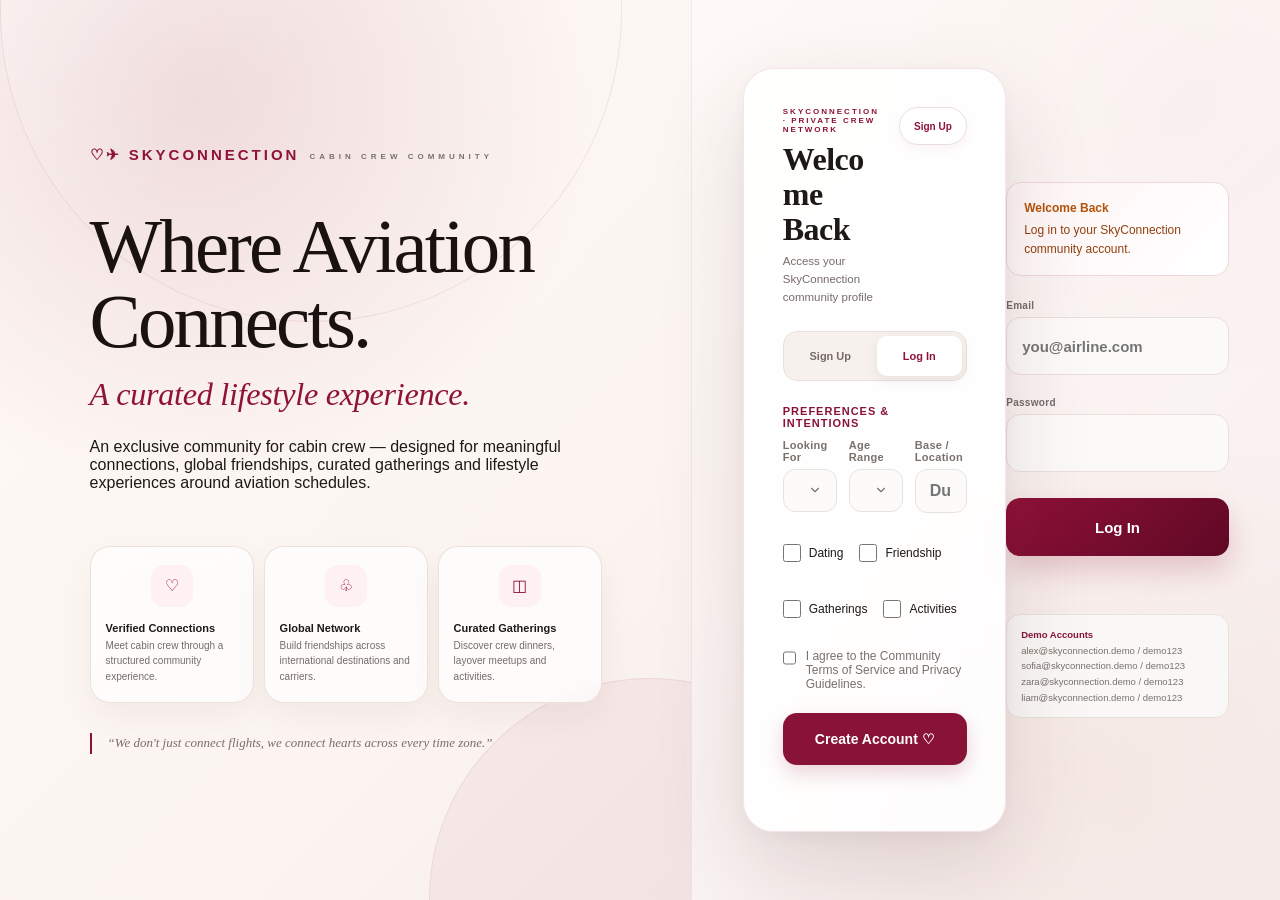
==== commit 65e05298: "Moving to Docs v1" ====
--- a/docs/index.html
+++ b/docs/index.html
@@ -69,11 +69,11 @@
 </div>
 
 <div class="tabs">
-<button class="tab active" id="signupTab" type="button">Sign Up</button>
-<button class="tab" id="loginTab" type="button">Log In</button>
-</div>
-
-<div id="signupBox">
+<button class="tab" id="signupTab" type="button">Sign Up</button>
+<button class="tab active" id="loginTab" type="button">Log In</button>
+</div>
+
+<div id="signupBox" class="authPanel signupPanel hidden">
 
 <div class="notice">
 <b>Verification Required</b>
@@ -242,7 +242,7 @@
 </form>
 </div>
 
-<div id="loginBox" class="loginBox hidden">
+<div id="loginBox" class="authPanel loginBox">
 
 <div class="notice">
 <b>Welcome Back</b>
--- a/docs/styles.css
+++ b/docs/styles.css
@@ -593,3 +593,224 @@
  .tinderActions button span{display:none;}
  .tinderActions button{width:54px;flex:0 0 54px;}
 }
+
+/* FINAL LANDING PAGE REDESIGN — LOGIN-FIRST */
+.landing{
+  min-height:100svh;
+  grid-template-columns:minmax(0,1.12fr) minmax(430px,.88fr);
+  background:
+    radial-gradient(circle at 18% 12%,rgba(136,19,55,.12),transparent 32%),
+    linear-gradient(135deg,#fffaf7 0%,#fbf5f3 48%,#f4e8e9 100%);
+}
+.hero{
+  min-height:100svh;
+  padding:clamp(46px,6vw,92px) clamp(30px,7vw,110px);
+  justify-content:center;
+}
+.hero:before{
+  content:"";position:absolute;inset:0;
+  background:linear-gradient(135deg,rgba(255,255,255,.4),transparent 55%);
+  pointer-events:none;
+}
+.hero > div,.hero > .features,.hero > .heroquote{position:relative;z-index:2}
+.brand{font-size:16px;letter-spacing:3px}
+.hero h1{
+  font-size:clamp(52px,6.2vw,88px);
+  line-height:.98;letter-spacing:-2px;
+  margin:clamp(35px,5vh,62px) 0 25px;
+}
+.hero h1 i{font-size:.43em;margin-top:18px;letter-spacing:-.3px}
+.hero>p{font-size:16px;line-height:1.85;max-width:560px}
+.features{max-width:650px;margin-top:46px;gap:12px}
+.feature{padding:17px 20px;border-radius:18px;background:rgba(255,255,255,.72)}
+.fi{width:46px;height:46px;border-radius:14px}
+.heroquote{max-width:540px;margin-top:38px;font-size:15px}
+.authWrap{
+  min-height:100svh;
+  padding:32px clamp(22px,4vw,68px);
+  background:rgba(255,255,255,.30);
+  border-left:1px solid rgba(136,19,55,.08);
+}
+.auth{
+  width:min(500px,100%);
+  padding:clamp(34px,3.5vw,48px);
+  border-radius:30px;
+  border:1px solid rgba(136,19,55,.10);
+  box-shadow:0 35px 90px rgba(77,5,25,.14),0 8px 25px rgba(28,25,23,.05);
+}
+.authHead{align-items:center}
+.authEyebrow{font-size:9px;letter-spacing:2.5px}
+.title{font-size:clamp(29px,2.6vw,37px);line-height:1.08}
+.sub{font-size:12px}
+.tabs{margin:26px 0 24px}
+/* Signup is completely absent until the user chooses Sign Up. */
+#signupBox.hidden{display:none!important}
+#loginBox{max-width:100%;margin:0}
+#loginBox .notice{margin:0 0 24px;padding:16px 17px}
+#loginBox form{gap:8px}
+#loginBox input:not([type=checkbox]):not([type=file]){height:58px;font-size:15px}
+#loginBox .mainBtn{height:58px;margin-top:18px;font-size:15px}
+#loginBox .demo{margin-top:22px}
+
+@media(max-width:1024px){
+ .landing{grid-template-columns:1fr;}
+ .hero{min-height:auto;padding:58px 7vw 40px;}
+ .authWrap{min-height:auto;padding:30px 7vw 65px;border-left:0;border-top:1px solid rgba(136,19,55,.08);}
+}
+@media(max-width:650px){
+ .landing{display:flex;min-height:100svh;}
+ .hero{padding:30px 18px 25px;min-height:auto;}
+ .brand{font-size:13px;letter-spacing:2px}
+ .hero h1{font-size:clamp(43px,13vw,58px);line-height:1;letter-spacing:-1.3px;margin:30px 0 18px;}
+ .hero h1 i{font-size:.45em;margin-top:12px}
+ .hero>p{font-size:13px;line-height:1.65}
+ .features{display:grid;margin-top:24px;gap:8px}
+ .feature{padding:11px 12px;border-radius:14px;gap:10px}
+ .feature:nth-child(n+3){display:none}
+ .fi{width:35px;height:35px;border-radius:10px;font-size:13px}
+ .feature b{font-size:11px}
+ .feature span{font-size:9.5px}
+ .heroquote{font-size:11.5px;margin-top:20px}
+ .authWrap{padding:12px 10px 32px;background:#f7efef}
+ .auth{width:100%;padding:22px 17px;border-radius:22px}
+ .authHead{gap:8px}
+ .authEyebrow{font-size:7.5px;letter-spacing:1.4px}
+ .title{font-size:25px}
+ .sub{font-size:10.5px}
+ .switch{font-size:10px;padding:7px 12px}
+ .tabs{margin:18px 0 18px}
+ #loginBox .notice{padding:13px 14px;margin-bottom:19px;font-size:10.5px}
+ #loginBox input:not([type=checkbox]):not([type=file]){height:54px}
+ #loginBox .mainBtn{height:54px;margin-top:14px}
+}
+@media(max-width:380px){
+ .hero{padding-left:13px;padding-right:13px}
+ .authWrap{padding-left:6px;padding-right:6px}
+ .auth{padding:19px 13px}
+ .title{font-size:23px}
+ .features{display:none}
+ .heroquote{margin-top:22px}
+}
+
+/* =========================================================
+   CREWMATCH 2026 — STABLE RESPONSIVE LANDING SYSTEM
+   This final layer deliberately controls the auth panels so
+   signup can never render beneath the login panel.
+   ========================================================= */
+:root{
+  --cm-red:#8f1238;
+  --cm-red-dark:#5f0825;
+  --cm-cream:#fbf7f2;
+  --cm-ink:#1d1717;
+  --cm-muted:#756b69;
+  --cm-line:#eadfda;
+  --cm-card:rgba(255,255,255,.88);
+}
+html,body{width:100%;min-width:0;overflow-x:hidden}
+body{background:var(--cm-cream)}
+
+/* LOGIN-FIRST: one panel at a time, independent of JS timing. */
+.auth #signupBox{display:none!important}
+.auth #loginBox{display:block!important}
+.auth.signup-mode #signupBox{display:block!important}
+.auth.signup-mode #loginBox{display:none!important}
+
+.landing{
+  min-height:100svh;
+  display:grid;
+  grid-template-columns:minmax(0,1.08fr) minmax(420px,.92fr);
+  background:
+    radial-gradient(circle at 15% 10%,rgba(143,18,56,.13),transparent 30%),
+    radial-gradient(circle at 85% 85%,rgba(180,83,9,.07),transparent 28%),
+    linear-gradient(135deg,#fffaf6 0%,#fbf4f0 52%,#f3e6e7 100%);
+}
+.hero{
+  min-width:0;min-height:100svh;position:relative;overflow:hidden;
+  padding:clamp(38px,6vw,88px) clamp(24px,7vw,108px);
+  display:flex;flex-direction:column;justify-content:center;
+}
+.hero:before{content:"";position:absolute;width:620px;height:620px;border:1px solid rgba(143,18,56,.09);border-radius:50%;right:-340px;top:-300px;pointer-events:none}
+.hero:after{content:"";position:absolute;width:440px;height:440px;border-radius:50%;background:rgba(143,18,56,.045);right:-180px;bottom:-220px;pointer-events:none}
+.hero>*{position:relative;z-index:1}
+.brand{color:var(--cm-red);font-weight:800;letter-spacing:3px;font-size:15px}
+.hero h1{font-size:clamp(48px,6vw,86px);line-height:.98;letter-spacing:-2.8px;margin:clamp(34px,5vh,62px) 0 24px;max-width:720px}
+.hero h1 i{font-size:.42em;line-height:1.2;color:var(--cm-red);margin-top:16px}
+.hero>p{max-width:570px;font-size:15px;line-height:1.85;color:var(--cm-muted)}
+.features{max-width:640px;margin-top:38px;display:grid;grid-template-columns:repeat(3,1fr);gap:10px}
+.feature{height:100%;padding:18px 15px;display:flex;flex-direction:column;gap:11px;border:1px solid rgba(234,223,218,.9);border-radius:20px;background:rgba(255,255,255,.68);box-shadow:0 14px 35px rgba(74,26,34,.05);backdrop-filter:blur(12px)}
+.fi{width:42px;height:42px;border-radius:13px;background:#fff0f3;color:var(--cm-red);display:grid;place-items:center;flex-shrink:0}
+.feature b{font-size:11px}.feature span{font-size:10px;line-height:1.55;color:var(--cm-muted)}
+.heroquote{max-width:550px;margin-top:30px;font-size:13px;color:#7b6d6d}
+
+.authWrap{
+  min-width:0;min-height:100svh;padding:clamp(24px,4vw,60px);
+  display:flex;align-items:center;justify-content:center;
+  border-left:1px solid rgba(143,18,56,.08);
+  background:rgba(255,255,255,.25);
+}
+.auth{
+  width:min(480px,100%);min-width:0;padding:clamp(28px,3vw,42px);
+  border:1px solid rgba(143,18,56,.11);border-radius:30px;
+  background:var(--cm-card);box-shadow:0 35px 90px rgba(74,26,34,.14),0 6px 20px rgba(30,20,20,.04);
+  backdrop-filter:blur(18px);
+}
+.authHead{display:flex;align-items:flex-start;justify-content:space-between;gap:16px}
+.authIntro{min-width:0}.authEyebrow{font-size:8px;letter-spacing:2px;font-weight:800;color:var(--cm-red);margin-bottom:8px}
+.auth .title{font-size:clamp(26px,2.5vw,34px);line-height:1.08;letter-spacing:-.5px}
+.auth .sub{font-size:11.5px;line-height:1.55;color:var(--cm-muted);margin-top:7px}
+.switch{flex:0 0 auto;border:1px solid var(--cm-line);background:#fff;color:var(--cm-red);border-radius:999px;padding:8px 14px;min-height:38px;font-size:10px;font-weight:800}
+.tabs{display:grid;grid-template-columns:1fr 1fr;gap:4px;margin:24px 0 20px;padding:4px;border:1px solid var(--cm-line);border-radius:14px;background:#f7f1ee}
+.tab{width:100%;border:0;border-radius:10px;color:var(--cm-muted);background:transparent;min-height:40px;font-size:11px;font-weight:700}
+.tab.active{color:var(--cm-red);background:#fff;box-shadow:0 4px 14px rgba(30,20,20,.07)}
+.authPanel{width:100%;min-width:0}
+.loginBox{max-width:none;margin:0}
+.loginBox .notice{margin:0 0 20px;padding:14px 15px;border-radius:15px;background:linear-gradient(135deg,#fff5f6,#fff);border-color:#f0d7dd}
+.loginBox form{display:grid;gap:10px}
+.loginBox .field{font-size:10px!important;color:var(--cm-muted);font-weight:700}
+.loginBox input:not([type=checkbox]):not([type=file]){width:100%;height:56px;margin-top:6px;border-radius:14px;padding:14px 15px;background:#fcfaf8;border:1px solid var(--cm-line);font-size:15px}
+.loginBox .mainBtn{height:56px;margin-top:8px;border-radius:14px;font-size:13px;background:linear-gradient(135deg,var(--cm-red),var(--cm-red-dark));box-shadow:0 14px 28px rgba(143,18,56,.2)}
+.loginBox .demo{margin-top:18px;font-size:9.5px;line-height:1.65;border-radius:14px;padding:12px 14px}
+.signupPanel{max-height:min(72svh,720px);overflow:auto;padding-right:3px}
+
+/* Keep discovery and all dashboard controls stable at narrow widths. */
+.dashboard{width:100%;overflow-x:hidden}
+.content{width:100%;min-width:0}
+.swipeStage,.tinderCard,.match,.event,.chat,.profilePanel{max-width:100%;min-width:0}
+.match .actions{display:flex;flex-wrap:wrap;gap:8px}
+.match .actions .dangerBtn{display:inline-flex!important;visibility:visible!important;opacity:1!important}
+
+@media(max-width:1024px){
+  .landing{grid-template-columns:1fr}
+  .hero{min-height:auto;padding:58px 7vw 38px}
+  .authWrap{min-height:auto;padding:28px 7vw 64px;border-left:0;border-top:1px solid rgba(143,18,56,.08)}
+}
+@media(max-width:650px){
+  .landing{display:flex;flex-direction:column;min-height:100svh}
+  .hero{padding:26px 17px 20px}
+  .brand{font-size:12px;letter-spacing:2px}
+  .hero h1{font-size:clamp(42px,13vw,57px);letter-spacing:-1.7px;margin:27px 0 15px}
+  .hero h1 i{font-size:.43em;margin-top:10px}
+  .hero>p{font-size:12px;line-height:1.65;max-width:500px}
+  .features{grid-template-columns:1fr 1fr;margin-top:22px;gap:8px}
+  .feature{padding:12px;border-radius:15px;gap:8px}
+  .feature:nth-child(3){display:none}
+  .fi{width:34px;height:34px;border-radius:10px;font-size:12px}
+  .feature b{font-size:10px}.feature span{font-size:9px;line-height:1.4}
+  .heroquote{font-size:10.5px;line-height:1.5;margin-top:19px}
+  .authWrap{padding:10px 10px 28px;align-items:flex-start;background:#f6eeee}
+  .auth{width:100%;padding:20px 16px;border-radius:22px}
+  .authHead{gap:9px}.authEyebrow{font-size:7px;letter-spacing:1.4px}
+  .auth .title{font-size:24px}.auth .sub{font-size:10.5px}
+  .switch{font-size:9.5px;min-height:35px;padding:7px 11px}
+  .tabs{margin:17px 0 17px}
+  .tab{min-height:38px;font-size:10.5px}
+  .loginBox .notice{font-size:10px;line-height:1.5;padding:12px 13px;margin-bottom:16px}
+  .loginBox input:not([type=checkbox]):not([type=file]){height:53px;font-size:16px}
+  .loginBox .mainBtn{height:53px}
+  .signupPanel{max-height:none;overflow:visible}
+}
+@media(max-width:380px){
+  .hero{padding-left:12px;padding-right:12px}.authWrap{padding-left:6px;padding-right:6px}.auth{padding:18px 13px}
+  .hero h1{font-size:41px}.features{display:none}.heroquote{margin-top:18px}
+  .auth .title{font-size:22px}.switch{padding:6px 9px}.loginBox .demo{font-size:9px}
+}
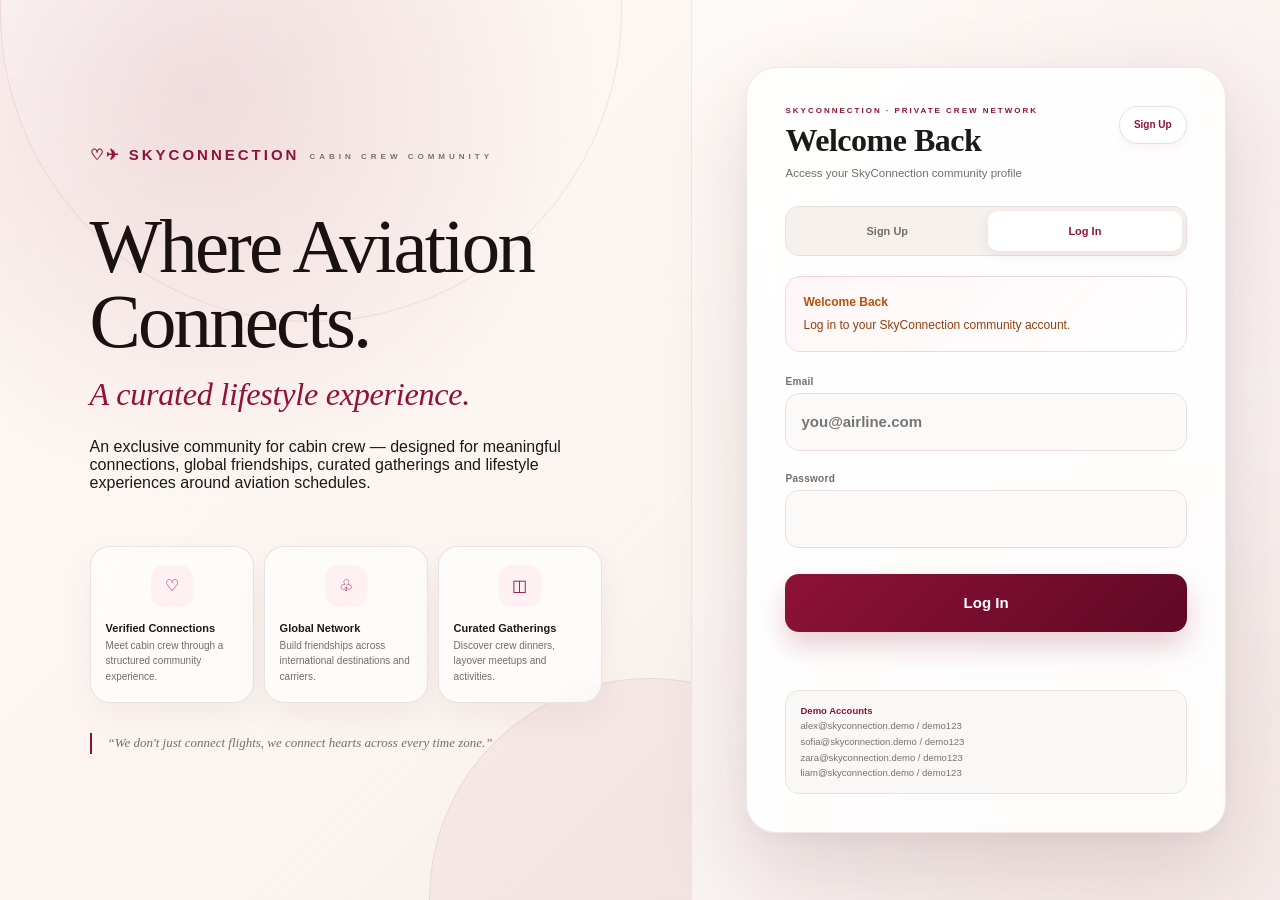
==== commit 7feba1b8: "Claude Update V1" ====
--- a/docs/index.html
+++ b/docs/index.html
@@ -94,7 +94,7 @@
 
 <label class="field">
 Password
-<input required type="password" name="password" minlength="8" autocomplete="new-password" placeholder="Minimum 8 characters">
+<input required type="password" name="password" minlength="10" autocomplete="new-password" placeholder="Minimum 10 characters">
 </label>
 </div>
 
@@ -197,7 +197,6 @@
 </div>
 
 <div class="code"><div id="verifyStatus" class="verified">Pending review</div><small class="verificationNote">Verification is completed by the secure platform backend. This static demo never stores FaceCard or Platinum Card files in the browser.</small></div>
-</div>
 
 <h3>Preferences & Intentions</h3>
 
--- a/docs/styles.css
+++ b/docs/styles.css
@@ -814,3 +814,119 @@
   .hero h1{font-size:41px}.features{display:none}.heroquote{margin-top:18px}
   .auth .title{font-size:22px}.switch{padding:6px 9px}.loginBox .demo{font-size:9px}
 }
+
+/* =========================================================
+   DASHBOARD 2026 — BOLDER, MORE MODERN MAIN APP
+   Scoped to the post-login experience only; landing/auth
+   screens above are untouched.
+   ========================================================= */
+:root{
+  --db-grad:linear-gradient(135deg,#a3123f 0%,#881337 55%,#5f0825 100%);
+  --db-grad-soft:linear-gradient(135deg,rgba(163,18,63,.09),rgba(180,83,9,.06));
+  --db-gold:#c2790f;
+  --db-ink:#160c0f;
+  --db-shadow-lg:0 30px 60px -18px rgba(95,8,37,.28),0 8px 20px -6px rgba(22,12,15,.08);
+  --db-shadow-md:0 16px 34px -12px rgba(95,8,37,.16),0 3px 10px rgba(22,12,15,.05);
+  --db-radius:26px;
+}
+
+.dashboard{background:
+  radial-gradient(circle at 100% 0%,rgba(163,18,63,.05),transparent 40%),
+  radial-gradient(circle at 0% 100%,rgba(194,121,15,.05),transparent 35%),
+  var(--bg-cream);
+}
+
+/* --- Nav: bolder brand mark, pill nav with gradient active state --- */
+.dashNav{
+  background:rgba(255,255,255,.82);backdrop-filter:blur(20px) saturate(160%);
+  border-bottom:1px solid rgba(136,19,55,.09);
+  box-shadow:0 1px 0 rgba(255,255,255,.6) inset,0 12px 30px -20px rgba(95,8,37,.25);
+}
+.dashBrand{
+  font-size:19px;letter-spacing:.5px;font-weight:900;
+  background:var(--db-grad);-webkit-background-clip:text;background-clip:text;color:transparent;
+}
+.navLinks{gap:4px;padding:6px;background:#f6f0ec;border-radius:16px;border:1px solid rgba(136,19,55,.08)}
+.navLinks button{
+  border-radius:11px;font-weight:700;font-size:12.5px;letter-spacing:.2px;
+  color:var(--text-muted);min-height:42px;
+}
+.navLinks button:hover{background:rgba(255,255,255,.9);color:var(--primary)}
+.navLinks button.active{
+  background:var(--db-grad);color:#fff;box-shadow:0 10px 22px -8px rgba(136,19,55,.55);
+}
+.avatarMini{
+  border-radius:14px;border:2px solid #fff;
+  box-shadow:0 0 0 2px rgba(136,19,55,.35),0 10px 20px -8px rgba(95,8,37,.35);
+  width:44px;height:44px;transition:transform .2s ease;
+}
+.avatarMini:hover{transform:translateY(-2px) scale(1.03)}
+
+/* --- Welcome banners: give every section a bold gradient header card --- */
+.welcome{
+  position:relative;overflow:hidden;align-items:center;gap:20px;
+  padding:28px 32px;margin-bottom:36px;border-radius:24px;
+  background:var(--db-grad);box-shadow:var(--db-shadow-lg);
+}
+.welcome:before{
+  content:"";position:absolute;inset:0;
+  background:radial-gradient(circle at 85% 0%,rgba(255,255,255,.18),transparent 55%);
+  pointer-events:none;
+}
+.welcome h2{
+  color:#fff;font:800 30px/1.15 "Playfair Display",serif;letter-spacing:-.4px;position:relative;z-index:1;
+}
+.welcome p{color:rgba(255,255,255,.82);font-weight:500;font-size:13px;position:relative;z-index:1}
+
+/* --- Discover / swipe card: bolder frame, richer depth --- */
+.tinderCard{border-radius:32px;box-shadow:var(--db-shadow-lg);border-color:rgba(136,19,55,.1)}
+.online{background:rgba(21,128,61,.95);color:#fff;font-weight:800;letter-spacing:.3px}
+.swipeBadge{background:var(--db-grad);color:#fff;border:0;box-shadow:0 6px 14px -4px rgba(136,19,55,.4)}
+.chip{background:var(--db-grad-soft);color:var(--primary);font-weight:700;border:1px solid rgba(136,19,55,.12)}
+.tinderActions .likeBtn{background:var(--db-grad);box-shadow:0 14px 30px -8px rgba(136,19,55,.5)}
+.tinderActions .likeBtn:hover{transform:translateY(-2px)}
+.tinderActions .passBtn:hover{transform:translateY(-2px)}
+.emptyDeck{border-radius:32px;box-shadow:var(--db-shadow-md)}
+
+/* --- Panels (matches, requests, chat, events, profile) --- */
+.panel{
+  border-radius:var(--db-radius);box-shadow:var(--db-shadow-md);
+  border:1px solid rgba(136,19,55,.08);position:relative;overflow:hidden;
+}
+.panel:before{content:"";position:absolute;top:0;left:0;right:0;height:4px;background:var(--db-grad)}
+.panel h3{font:800 15px "Plus Jakarta Sans",sans-serif;text-transform:uppercase;letter-spacing:1px;color:var(--primary)}
+.match,.chatContact{transition:transform .15s ease,box-shadow .15s ease}
+.match:hover{transform:translateY(-1px);box-shadow:0 8px 20px -10px rgba(95,8,37,.25)}
+.smallBtn{border-radius:999px;font-weight:800;letter-spacing:.2px}
+.smallBtn:not(.dangerBtn){border-color:rgba(136,19,55,.18)}
+.dangerBtn{border-radius:999px;font-weight:800}
+
+/* --- Events / gatherings --- */
+.event{
+  border-radius:var(--db-radius);box-shadow:var(--db-shadow-md);border-color:rgba(136,19,55,.08);
+  transition:transform .18s ease,box-shadow .18s ease;
+}
+.event:hover{transform:translateY(-4px);box-shadow:var(--db-shadow-lg)}
+.date{background:var(--db-grad-soft);display:inline-block;padding:4px 10px;border-radius:8px}
+.eventStatus{background:#f0fdf4;color:var(--green);display:inline-block;padding:5px 12px;border-radius:999px;font-weight:800}
+
+/* --- Chat --- */
+.chat{border-radius:var(--db-radius);box-shadow:var(--db-shadow-md);border-color:rgba(136,19,55,.08)}
+.chatHead{background:linear-gradient(180deg,#fff,#fdfbfa)}
+.chatContact.active{background:var(--db-grad-soft);border:1px solid rgba(136,19,55,.14)}
+.bubble.me{background:var(--db-grad);box-shadow:0 6px 16px -6px rgba(136,19,55,.4)}
+.chatInput button{border-radius:999px;background:var(--db-grad);font-weight:800;box-shadow:0 10px 22px -8px rgba(136,19,55,.4)}
+
+/* --- Profile --- */
+.profileHero{border-radius:var(--db-radius);box-shadow:var(--db-shadow-lg);background:var(--db-grad);color:#fff}
+.profileHero img{filter:saturate(1.05)}
+#profile .panel:before{background:linear-gradient(135deg,var(--db-gold),var(--primary))}
+#editModal .mainBtn,#privacyModal .mainBtn{background:var(--db-grad);box-shadow:0 14px 28px -8px rgba(136,19,55,.45)}
+.danger{border-radius:16px;font-weight:800}
+.danger:hover{background:var(--db-grad);border-color:transparent}
+
+@media(max-width:650px){
+  .welcome{padding:20px 20px;border-radius:20px;flex-direction:column;align-items:flex-start;gap:8px}
+  .welcome h2{font-size:22px}
+  .navLinks{background:transparent;border:0;padding:4px 8px}
+}
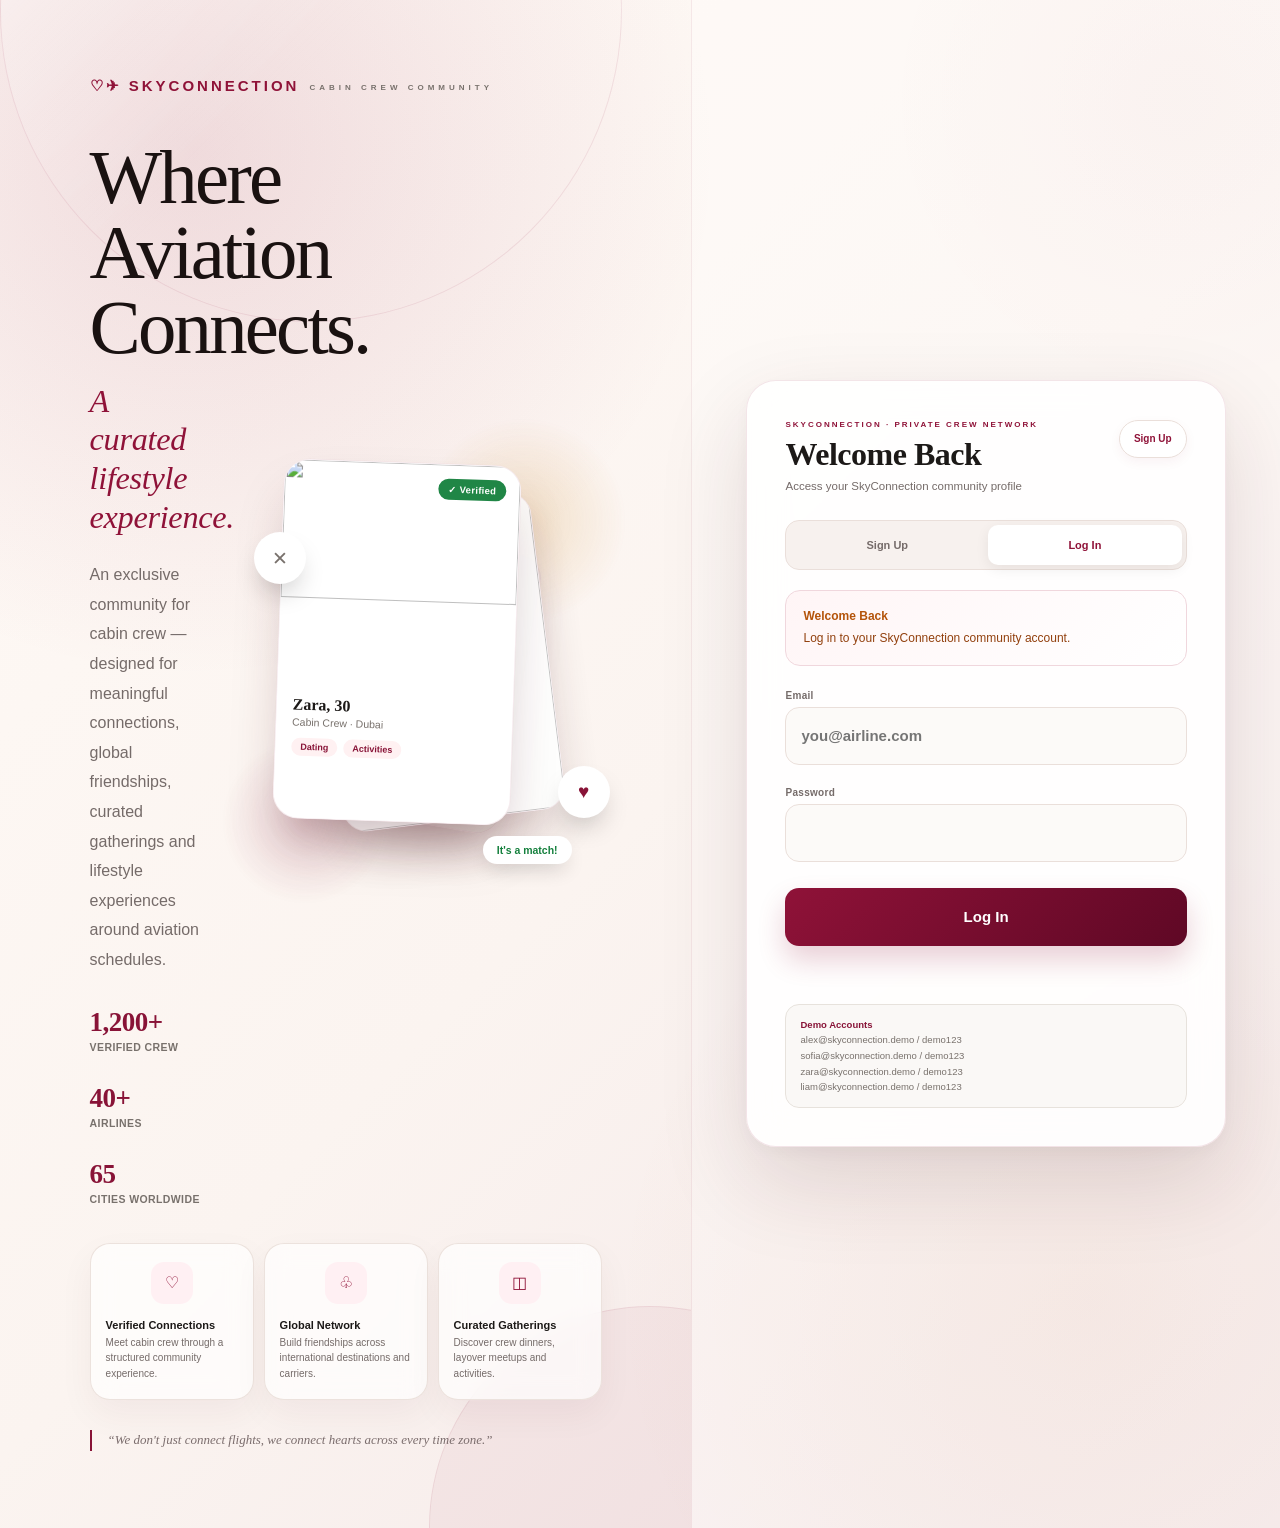
==== commit a4a33292: "Claude Update V.1.3" ====
--- a/docs/index.html
+++ b/docs/index.html
@@ -15,11 +15,12 @@
 <div id="landing" class="landing">
 
 <section class="hero">
-<div>
 <div class="brand">♡✈ SKYCONNECTION
 <small>CABIN CREW COMMUNITY</small>
 </div>
 
+<div class="heroGrid">
+<div class="heroCopy">
 <h1>
 Where Aviation<br>Connects.
 <i>A curated lifestyle experience.</i>
@@ -29,6 +30,32 @@
 An exclusive community for cabin crew — designed for meaningful connections,
 global friendships, curated gatherings and lifestyle experiences around aviation schedules.
 </p>
+
+<div class="heroStats">
+<div class="heroStat"><b>1,200+</b><span>Verified Crew</span></div>
+<div class="heroStat"><b>40+</b><span>Airlines</span></div>
+<div class="heroStat"><b>65</b><span>Cities Worldwide</span></div>
+</div>
+</div>
+
+<div class="heroVisual" aria-hidden="true">
+<div class="visBlob visBlob1"></div>
+<div class="visBlob visBlob2"></div>
+<div class="stackCard stackCard3"></div>
+<div class="stackCard stackCard2"><img src="https://images.unsplash.com/photo-1500648767791-00dcc994a43e?auto=format&fit=crop&w=600&q=80" alt=""></div>
+<div class="stackCard stackCard1">
+<img src="https://images.unsplash.com/photo-1517841905240-472988babdf9?auto=format&fit=crop&w=600&q=80" alt="">
+<div class="stackBadge">✓ Verified</div>
+<div class="stackInfo">
+<b>Zara, 30</b>
+<span>Cabin Crew · Dubai</span>
+<div class="stackChips"><span>Dating</span><span>Activities</span></div>
+</div>
+</div>
+<div class="floatPill floatPillPass">✕</div>
+<div class="floatPill floatPillLike">♥</div>
+<div class="floatTag">It's a match!</div>
+</div>
 </div>
 
 <div class="features">
@@ -283,11 +310,11 @@
 <div class="dashBrand">♡✈ SKYCONNECTION</div>
 
 <div class="navLinks" id="navLinks">
-<button data-view="discover" class="active" type="button">Discover</button>
-<button data-view="matches" type="button">Matches</button>
-<button data-view="messages" type="button">Messages</button>
-<button data-view="events" type="button">Gatherings</button>
-<button data-view="profile" type="button">My Profile</button>
+<button data-view="discover" class="active" type="button"><svg class="navIcon" viewBox="0 0 24 24" fill="none" stroke="currentColor" stroke-width="2" stroke-linecap="round" stroke-linejoin="round"><circle cx="12" cy="12" r="9"></circle><polygon points="16.24 7.76 14.12 14.12 7.76 16.24 9.88 9.88 16.24 7.76"></polygon></svg><span>Discover</span></button>
+<button data-view="matches" type="button"><svg class="navIcon" viewBox="0 0 24 24" fill="none" stroke="currentColor" stroke-width="2" stroke-linecap="round" stroke-linejoin="round"><path d="M20.8 4.6a5.5 5.5 0 0 0-7.8 0L12 5.6l-1-1a5.5 5.5 0 0 0-7.8 7.8l1 1L12 21l7.8-7.6 1-1a5.5 5.5 0 0 0 0-7.8z"></path></svg><span>Matches</span></button>
+<button data-view="messages" type="button"><svg class="navIcon" viewBox="0 0 24 24" fill="none" stroke="currentColor" stroke-width="2" stroke-linecap="round" stroke-linejoin="round"><path d="M21 11.5a8.38 8.38 0 0 1-.9 3.8 8.5 8.5 0 0 1-7.6 4.7 8.38 8.38 0 0 1-3.8-.9L3 21l1.9-5.7a8.38 8.38 0 0 1-.9-3.8 8.5 8.5 0 0 1 4.7-7.6 8.38 8.38 0 0 1 3.8-.9h.5a8.48 8.48 0 0 1 8 8v.5z"></path></svg><span>Messages</span></button>
+<button data-view="events" type="button"><svg class="navIcon" viewBox="0 0 24 24" fill="none" stroke="currentColor" stroke-width="2" stroke-linecap="round" stroke-linejoin="round"><rect x="3" y="4" width="18" height="18" rx="3"></rect><path d="M3 9h18M8 2v4M16 2v4"></path><circle cx="8.5" cy="14" r="1.2" fill="currentColor" stroke="none"></circle><circle cx="15.5" cy="14" r="1.2" fill="currentColor" stroke="none"></circle></svg><span>Gatherings</span></button>
+<button data-view="profile" type="button"><svg class="navIcon" viewBox="0 0 24 24" fill="none" stroke="currentColor" stroke-width="2" stroke-linecap="round" stroke-linejoin="round"><circle cx="12" cy="8" r="4"></circle><path d="M4 21c0-4 3.6-7 8-7s8 3 8 7"></path></svg><span>My Profile</span></button>
 </div>
 
 <div class="avatarMini" id="navAvatar" title="My Profile">A</div>
--- a/docs/styles.css
+++ b/docs/styles.css
@@ -930,3 +930,118 @@
   .welcome h2{font-size:22px}
   .navLinks{background:transparent;border:0;padding:4px 8px}
 }
+
+/* --- Nav icons --- */
+.navLinks button{display:flex;align-items:center;gap:7px;flex-direction:row}
+.navIcon{width:17px;height:17px;flex-shrink:0;opacity:.85}
+.navLinks button.active .navIcon{opacity:1}
+@media(max-width:650px){
+  .navLinks button{flex-direction:column;gap:3px;padding:8px 12px;min-height:56px}
+  .navIcon{width:19px;height:19px}
+  .navLinks button span{font-size:9.5px}
+}
+
+/* --- Decorative welcome-banner illustration: dotted flight route + plane --- */
+.welcome{background:var(--db-grad),var(--db-grad);isolation:isolate}
+.welcome:after{
+  content:"";position:absolute;inset:0;z-index:0;pointer-events:none;
+  opacity:.55;mix-blend-mode:soft-light;
+  background-repeat:no-repeat;background-position:right -10px top -10px;background-size:340px;
+  background-image:url("data:image/svg+xml,%3Csvg xmlns='http://www.w3.org/2000/svg' viewBox='0 0 340 220' fill='none'%3E%3Cpath d='M10 190 C 90 160, 120 60, 210 45 S 320 20, 330 15' stroke='white' stroke-width='2' stroke-dasharray='1 10' stroke-linecap='round'/%3E%3Ccircle cx='10' cy='190' r='4' fill='white'/%3E%3Cg transform='translate(300 8) rotate(35)'%3E%3Cpath d='M0 8 L28 0 L24 8 L28 16 Z' fill='white'/%3E%3C/g%3E%3Ccircle cx='250' cy='150' r='60' stroke='white' stroke-width='1' opacity='.5'/%3E%3Ccircle cx='60' cy='40' r='34' stroke='white' stroke-width='1' opacity='.4'/%3E%3C/svg%3E");
+}
+.welcome > *{position:relative;z-index:1}
+.content{
+  background-image:radial-gradient(rgba(136,19,55,.05) 1px,transparent 1.5px);
+  background-size:22px 22px;background-position:-8px -8px;
+}
+
+/* --- Quick stats strip on Discover --- */
+.statStrip{display:grid;grid-template-columns:repeat(3,1fr);gap:16px;margin-bottom:28px}
+.statCard{
+  background:#fff;border:1px solid rgba(136,19,55,.08);border-radius:20px;padding:18px 20px;
+  box-shadow:var(--db-shadow-md);display:flex;align-items:center;gap:14px;
+}
+.statIcon{
+  width:42px;height:42px;border-radius:13px;flex-shrink:0;display:grid;place-items:center;
+  background:var(--db-grad-soft);color:var(--primary);
+}
+.statIcon svg{width:20px;height:20px}
+.statNum{font:800 22px "Playfair Display",serif;line-height:1;color:var(--db-ink)}
+.statLabel{font-size:11px;color:var(--text-muted);font-weight:700;margin-top:3px;letter-spacing:.2px}
+@media(max-width:650px){.statStrip{grid-template-columns:1fr;gap:10px}.statCard{padding:14px 16px}}
+
+/* --- Illustrated empty states --- */
+.illoEmpty{display:flex;flex-direction:column;align-items:center;text-align:center;gap:4px;color:var(--primary)}
+.illoEmpty svg{width:150px;height:auto;margin-bottom:6px;opacity:.92}
+.illoEmpty h3{margin:0 0 4px;color:var(--text-main)}
+.illoSmall{display:flex;flex-direction:column;align-items:center;text-align:center;gap:6px;padding:28px 12px;color:var(--primary)}
+.illoSmall svg{width:74px;height:auto;opacity:.85;margin-bottom:2px}
+.illoSmall p{font-size:12px;margin:0;color:var(--text-muted)}
+.chatEmptyWrap{flex:1;display:flex;align-items:center;justify-content:center}
+
+/* =========================================================
+   HOME / LANDING — BOLD SWIPE-APP STYLE HERO
+   Floating illustrated card stack next to the headline,
+   in the spirit of modern dating-app landing pages.
+   ========================================================= */
+.heroGrid{display:flex;align-items:center;gap:clamp(28px,4vw,64px);margin-top:clamp(30px,5vh,58px)}
+.heroCopy{flex:1 1 460px;min-width:0}
+.heroCopy h1{margin-top:0}
+.heroCopy p{font-size:16px;line-height:1.85;color:var(--cm-muted,var(--text-muted));max-width:520px;font-weight:300;margin:0}
+.heroStats{display:flex;gap:30px;margin-top:32px;flex-wrap:wrap}
+.heroStat b{display:block;font:800 27px "Playfair Display",serif;color:var(--primary);letter-spacing:-.5px}
+.heroStat span{display:block;font-size:10.5px;color:var(--text-muted);font-weight:800;letter-spacing:.4px;margin-top:3px;text-transform:uppercase}
+
+.heroVisual{position:relative;flex:0 0 auto;width:min(340px,36vw);height:420px}
+.visBlob{position:absolute;border-radius:50%;filter:blur(1px);opacity:.6;animation:heroFloat 7s ease-in-out infinite;pointer-events:none}
+.visBlob1{width:210px;height:210px;background:radial-gradient(circle,rgba(194,121,15,.32),transparent 70%);top:-46px;right:-26px}
+.visBlob2{width:170px;height:170px;background:radial-gradient(circle,rgba(136,19,55,.26),transparent 70%);bottom:-24px;left:-42px;animation-delay:1.3s}
+@keyframes heroFloat{0%,100%{transform:translateY(0)}50%{transform:translateY(-14px)}}
+
+.stackCard{position:absolute;width:238px;border-radius:26px;overflow:hidden;background:#fff;box-shadow:0 30px 55px -14px rgba(74,26,34,.28);border:1px solid rgba(136,19,55,.08)}
+.stackCard3{height:320px;top:58px;left:36px;transform:rotate(10deg) scale(.88);opacity:.65;background:linear-gradient(135deg,#f3e6e7,#e7e2dc)}
+.stackCard2{height:340px;top:30px;left:56px;transform:rotate(-7deg) scale(.94);opacity:.92}
+.stackCard2 img{width:100%;height:100%;object-fit:cover;display:block}
+.stackCard1{height:360px;top:0;left:16px;transform:rotate(2deg);z-index:2;animation:cardBob 6s ease-in-out infinite}
+@keyframes cardBob{0%,100%{transform:rotate(2deg) translateY(0)}50%{transform:rotate(0deg) translateY(-8px)}}
+.stackCard1 img{width:100%;height:62%;object-fit:cover;display:block}
+.stackBadge{position:absolute;top:14px;right:14px;background:rgba(21,128,61,.95);color:#fff;font-size:9.5px;font-weight:800;padding:5px 10px;border-radius:999px;letter-spacing:.3px}
+.stackInfo{padding:14px 16px}
+.stackInfo b{font:700 16px "Playfair Display",serif;display:block;color:var(--text-main)}
+.stackInfo span{display:block;font-size:10.5px;color:var(--text-muted);margin-top:2px}
+.stackChips{display:flex;gap:6px;margin-top:10px}
+.stackChips span{background:var(--soft-pink);color:var(--primary);font-size:9px;font-weight:700;padding:4px 9px;border-radius:999px;margin:0}
+
+.floatPill{position:absolute;width:52px;height:52px;border-radius:50%;background:#fff;display:grid;place-items:center;font-size:19px;box-shadow:0 14px 26px -8px rgba(28,25,23,.25);z-index:3;animation:pillFloat 5s ease-in-out infinite}
+.floatPillLike{color:var(--primary);right:-8px;bottom:64px}
+.floatPillPass{color:var(--text-muted);left:-8px;top:70px;animation-delay:1s}
+@keyframes pillFloat{0%,100%{transform:translateY(0)}50%{transform:translateY(-10px)}}
+.floatTag{position:absolute;bottom:18px;right:30px;background:#fff;border-radius:14px;padding:8px 14px;font-size:10.5px;font-weight:800;color:var(--green);box-shadow:0 10px 20px -6px rgba(28,25,23,.2);z-index:3}
+
+@media(max-width:1180px){
+  .heroVisual{width:290px;height:380px}
+  .stackCard1{height:320px}.stackCard2{height:300px}.stackCard3{height:280px}
+}
+@media(max-width:1024px){
+  .heroGrid{margin-top:6px}
+}
+@media(max-width:860px){
+  .heroGrid{flex-direction:column;align-items:stretch;gap:34px}
+  .heroCopy p{max-width:none}
+  .heroVisual{width:min(300px,78vw);height:380px;margin:0 auto}
+}
+@media(max-width:650px){
+  .heroGrid{gap:26px}
+  .heroVisual{width:min(260px,68vw);height:320px}
+  .stackCard1{height:280px}.stackCard2{height:260px}.stackCard3{height:240px}
+  .stackCard{width:210px}
+  .floatPill{width:42px;height:42px;font-size:16px}
+  .floatPillLike{bottom:44px;right:-6px}
+  .floatPillPass{top:48px;left:-6px}
+  .floatTag{font-size:9.5px;padding:6px 11px;bottom:10px;right:16px}
+  .heroStats{gap:20px;margin-top:22px}
+  .heroStat b{font-size:21px}
+}
+@media(max-width:380px){
+  .heroVisual{width:min(230px,64vw);height:290px}
+}
